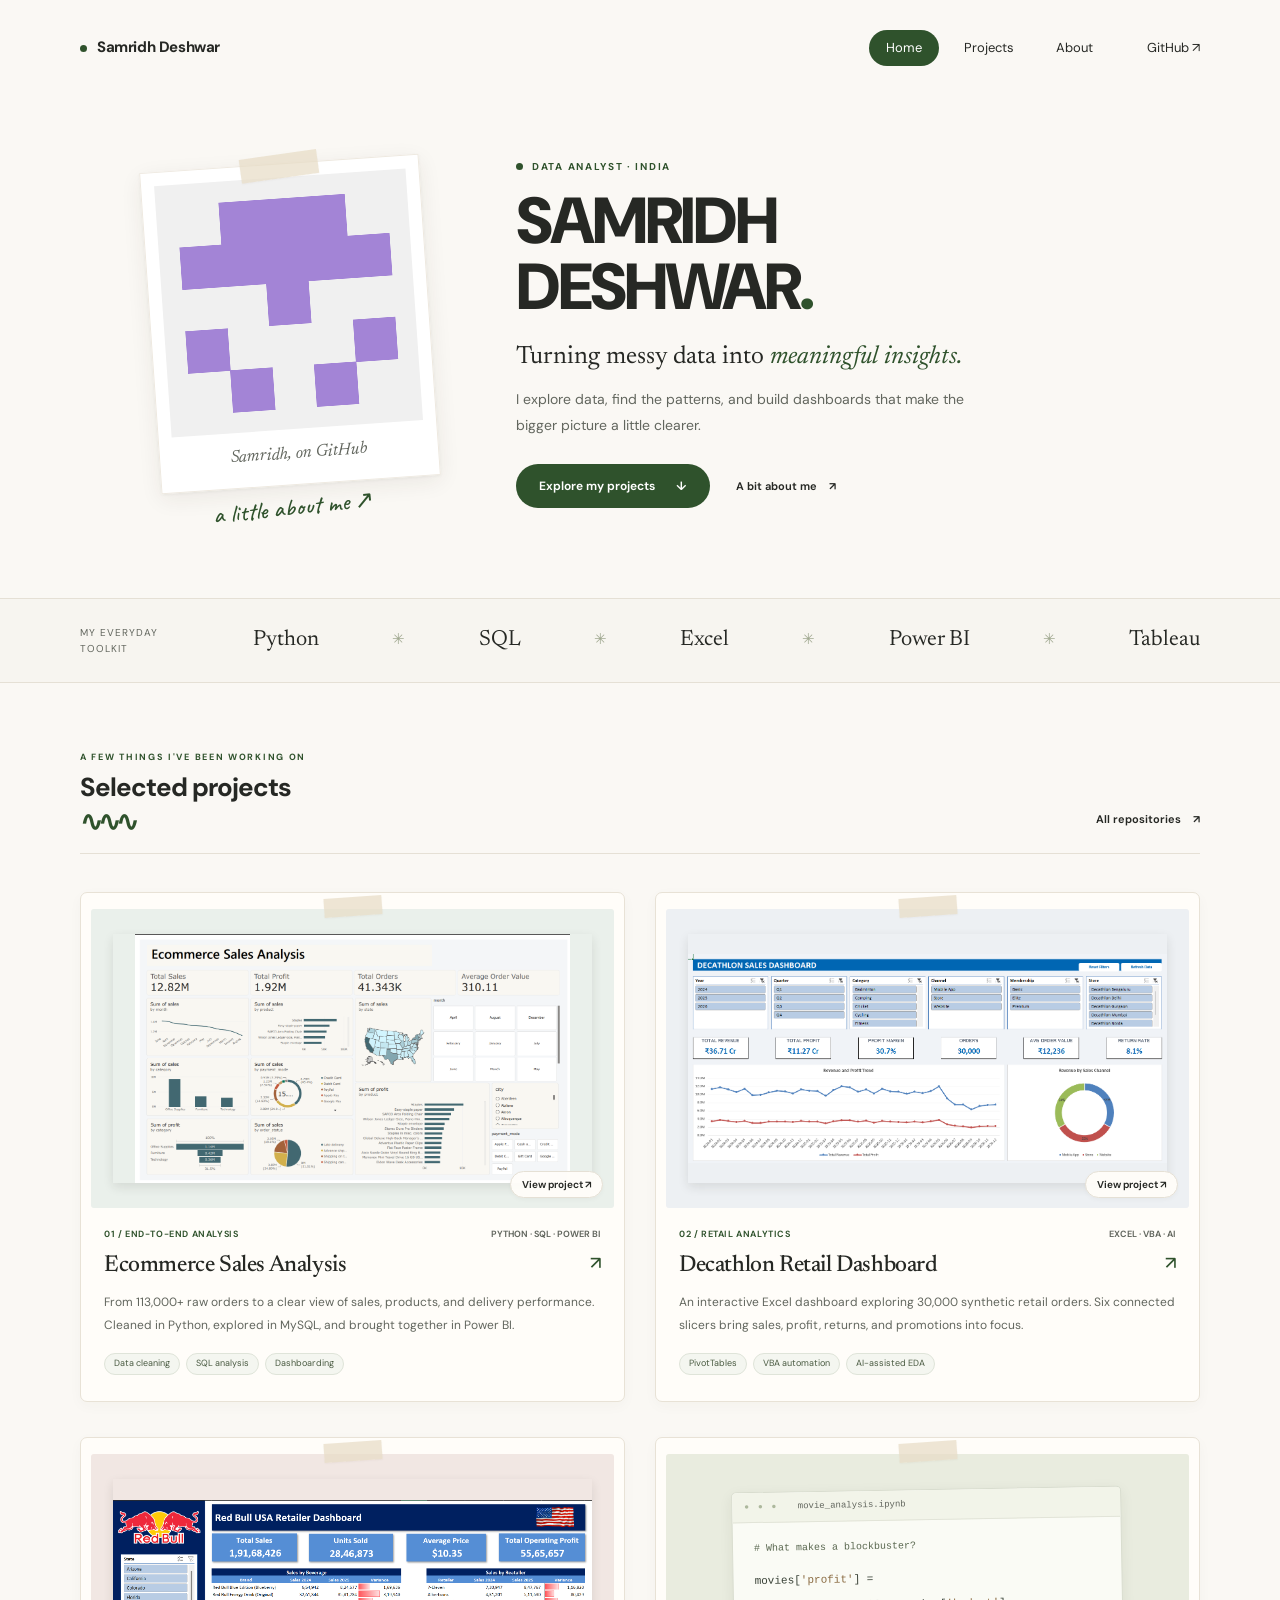
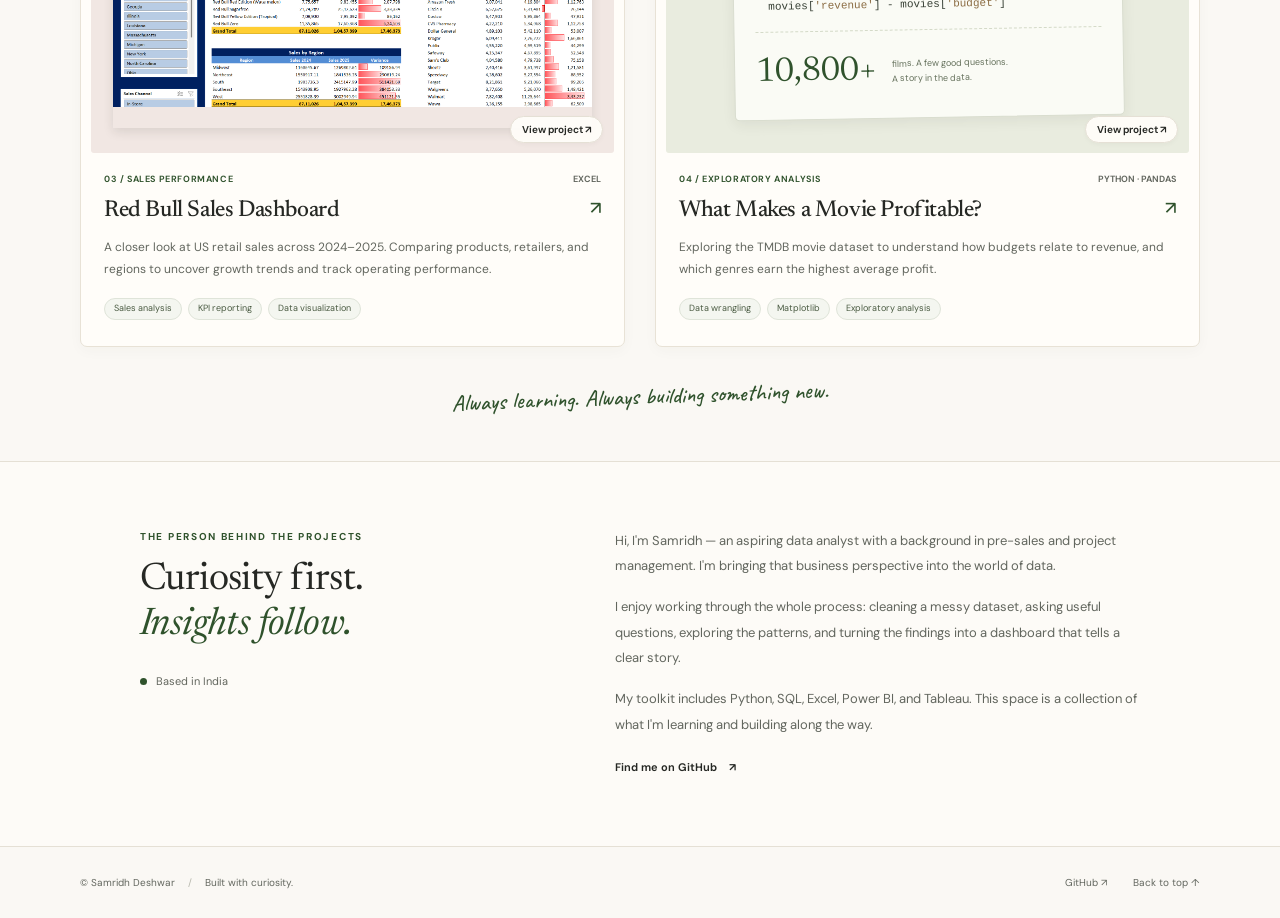
==== index.html @ 0d49d296 "initial version" ====
<!doctype html>
<html lang="en">
<head>
  <meta charset="utf-8">
  <meta name="viewport" content="width=device-width, initial-scale=1">
  <meta name="theme-color" content="#2f522c">
  <meta name="description" content="Samridh Deshwar's data analytics portfolio. Explore projects in Python, SQL, Excel, and Power BI, from raw data to business insights.">
  <title>Samridh Deshwar — Data Analyst</title>
  <link rel="icon" href="assets/favicon.svg" type="image/svg+xml">
  <link rel="stylesheet" href="styles.css">
</head>
<body id="home">
  <a class="skip-link" href="#main">Skip to content</a>
  <header class="site-header wrap">
    <a class="brand" href="#home"><span class="dot" aria-hidden="true"></span>Samridh Deshwar</a>
    <nav aria-label="Main navigation">
      <a href="#home">Home</a><a href="#projects">Projects</a><a href="#about">About</a>
      <a class="nav-github" href="https://github.com/samridhdeshwar01-hue">GitHub ↗</a>
    </nav>
  </header>
  <main id="main">
    <section class="hero wrap" aria-labelledby="intro-heading">
      <div class="portrait-block">
        <figure class="polaroid">
          <span class="tape" aria-hidden="true"></span>
          <img src="assets/profile.jpg" alt="Samridh's GitHub avatar" width="420" height="420">
          <figcaption>Samridh, on GitHub</figcaption>
        </figure>
        <span class="handwritten portrait-note" aria-hidden="true">a little about me ↗</span>
      </div>
      <div class="hero-copy">
        <p class="eyebrow"><span class="dot" aria-hidden="true"></span>Data analyst · India</p>
        <h1 id="intro-heading">SAMRIDH<br>DESHWAR<span class="green">.</span></h1>
        <p class="intro">Turning messy data into <em>meaningful insights.</em></p>
        <p class="hero-description">I explore data, find the patterns, and build dashboards that make the bigger picture a little clearer.</p>
        <div class="hero-actions">
          <a class="button" href="#projects">Explore my projects <span aria-hidden="true">↓</span></a>
          <a class="text-link" href="#about">A bit about me <span aria-hidden="true">↗</span></a>
        </div>
      </div>
    </section>
    <div class="tool-strip" aria-label="Tools I work with">
      <div class="wrap tool-list"><span class="tool-label">My everyday toolkit</span><span>Python</span><span class="separator" aria-hidden="true">✳</span><span>SQL</span><span class="separator" aria-hidden="true">✳</span><span>Excel</span><span class="separator" aria-hidden="true">✳</span><span>Power BI</span><span class="separator" aria-hidden="true">✳</span><span>Tableau</span></div>
    </div>
    <section class="projects wrap" id="projects" aria-labelledby="projects-heading">
      <div class="section-heading">
        <div><p class="eyebrow">A few things I've been working on</p><h2 id="projects-heading">Selected projects<span class="squiggle" aria-hidden="true">∿∿∿</span></h2></div>
        <a class="text-link" href="https://github.com/samridhdeshwar01-hue?tab=repositories">All repositories <span aria-hidden="true">↗</span></a>
      </div>
      <div class="project-grid">
        <article class="project-card">
          <a class="project-preview preview-ecommerce" href="https://github.com/samridhdeshwar01-hue/Ecommerce-Sales-Analysis-Python_SQL_PowerBI" aria-label="Explore Ecommerce Sales Analysis on GitHub">
            <span class="tape" aria-hidden="true"></span>
            <img src="assets/ecommerce.png" alt="Power BI ecommerce dashboard showing sales, profit, orders, and category performance" width="1322" height="757" loading="lazy">
            <span class="preview-link" aria-hidden="true">View project ↗</span>
          </a>
          <div class="project-info">
            <div class="project-meta"><span>01 / End-to-end analysis</span><span>Python · SQL · Power BI</span></div>
            <h3><a href="https://github.com/samridhdeshwar01-hue/Ecommerce-Sales-Analysis-Python_SQL_PowerBI">Ecommerce Sales Analysis <span aria-hidden="true">↗</span></a></h3>
            <p>From 113,000+ raw orders to a clear view of sales, products, and delivery performance. Cleaned in Python, explored in MySQL, and brought together in Power BI.</p>
            <div class="tags" aria-label="Project skills"><span>Data cleaning</span><span>SQL analysis</span><span>Dashboarding</span></div>
          </div>
        </article>
        <article class="project-card">
          <a class="project-preview preview-decathlon" href="https://github.com/samridhdeshwar01-hue/Decathlon-Project-Excel-with-AI-" aria-label="Explore Decathlon Retail Dashboard on GitHub">
            <span class="tape" aria-hidden="true"></span>
            <img src="assets/decathlon.png" alt="Excel dashboard for the Decathlon retail analysis project" loading="lazy">
            <span class="preview-link" aria-hidden="true">View project ↗</span>
          </a>
          <div class="project-info">
            <div class="project-meta"><span>02 / Retail analytics</span><span>Excel · VBA · AI</span></div>
            <h3><a href="https://github.com/samridhdeshwar01-hue/Decathlon-Project-Excel-with-AI-">Decathlon Retail Dashboard <span aria-hidden="true">↗</span></a></h3>
            <p>An interactive Excel dashboard exploring 30,000 synthetic retail orders. Six connected slicers bring sales, profit, returns, and promotions into focus.</p>
            <div class="tags" aria-label="Project skills"><span>PivotTables</span><span>VBA automation</span><span>AI-assisted EDA</span></div>
          </div>
        </article>
        <article class="project-card">
          <a class="project-preview preview-redbull" href="https://github.com/samridhdeshwar01-hue/Red-Bull-Sales-Project-Excel" aria-label="Explore Red Bull Sales Dashboard on GitHub">
            <span class="tape" aria-hidden="true"></span>
            <img src="assets/redbull.png" alt="Excel dashboard comparing Red Bull sales across retailers, regions, and products" loading="lazy">
            <span class="preview-link" aria-hidden="true">View project ↗</span>
          </a>
          <div class="project-info">
            <div class="project-meta"><span>03 / Sales performance</span><span>Excel</span></div>
            <h3><a href="https://github.com/samridhdeshwar01-hue/Red-Bull-Sales-Project-Excel">Red Bull Sales Dashboard <span aria-hidden="true">↗</span></a></h3>
            <p>A closer look at US retail sales across 2024–2025. Comparing products, retailers, and regions to uncover growth trends and track operating performance.</p>
            <div class="tags" aria-label="Project skills"><span>Sales analysis</span><span>KPI reporting</span><span>Data visualization</span></div>
          </div>
        </article>
        <article class="project-card">
          <a class="project-preview preview-movies" href="https://github.com/samridhdeshwar01-hue/tmdb_movies_dataset_python_analysis" aria-label="Explore TMDB Movie Analysis on GitHub">
            <span class="tape" aria-hidden="true"></span>
            <div class="notebook"><div class="notebook-top"><span class="notebook-dots" aria-hidden="true">● ● ●</span> movie_analysis.ipynb</div><div class="notebook-body"><span class="code-comment"># What makes a blockbuster?</span><code>movies[<span>'profit'</span>] =<br> &nbsp; movies[<span>'revenue'</span>] - movies[<span>'budget'</span>]</code><div class="notebook-result"><span class="result-number">10,800+</span><span>films. A few good questions.<br>A story in the data.</span></div></div></div>
            <span class="preview-link" aria-hidden="true">View project ↗</span>
          </a>
          <div class="project-info">
            <div class="project-meta"><span>04 / Exploratory analysis</span><span>Python · Pandas</span></div>
            <h3><a href="https://github.com/samridhdeshwar01-hue/tmdb_movies_dataset_python_analysis">What Makes a Movie Profitable? <span aria-hidden="true">↗</span></a></h3>
            <p>Exploring the TMDB movie dataset to understand how budgets relate to revenue, and which genres earn the highest average profit.</p>
            <div class="tags" aria-label="Project skills"><span>Data wrangling</span><span>Matplotlib</span><span>Exploratory analysis</span></div>
          </div>
        </article>
      </div>
      <p class="projects-note handwritten">Always learning. Always building something new.</p>
    </section>
    <section class="about-section" id="about" aria-labelledby="about-heading">
      <div class="wrap about-grid">
        <div><p class="eyebrow">The person behind the projects</p><h2 id="about-heading">Curiosity first.<br><em>Insights follow.</em></h2><p class="location"><span class="dot" aria-hidden="true"></span>Based in India</p></div>
        <div class="about-copy"><p>Hi, I'm Samridh — an aspiring data analyst with a background in pre-sales and project management. I'm bringing that business perspective into the world of data.</p><p>I enjoy working through the whole process: cleaning a messy dataset, asking useful questions, exploring the patterns, and turning the findings into a dashboard that tells a clear story.</p><p>My toolkit includes Python, SQL, Excel, Power BI, and Tableau. This space is a collection of what I'm learning and building along the way.</p><a class="text-link" href="https://github.com/samridhdeshwar01-hue">Find me on GitHub <span aria-hidden="true">↗</span></a></div>
      </div>
    </section>
  </main>
  <footer class="site-footer wrap"><p>© Samridh Deshwar <span class="footer-divider">/</span> Built with curiosity.</p><div><a href="https://github.com/samridhdeshwar01-hue">GitHub ↗</a><a href="#home">Back to top ↑</a></div></footer>
</body>
</html>
---- styles.css ----
@import url('https://fonts.googleapis.com/css2?family=Caveat:wght@500;600&family=DM+Sans:wght@400;500;600;650;700;750;800;900&family=Newsreader:ital,opsz,wght@0,6..72,400;0,6..72,500;1,6..72,400&display=swap');

:root {
  --paper: #faf8f4;
  --ink: #262824;
  --muted: #62665e;
  --green: #2f522c;
  --line: #e5e0d5;
  --sans: 'DM Sans', sans-serif;
  --serif: 'Newsreader', Georgia, serif;
}
* { box-sizing: border-box; }
html { scroll-behavior: smooth; scroll-padding-top: 30px; }
body {
  margin: 0;
  color: var(--ink);
  background-color: var(--paper);
  background-image: radial-gradient(#dcd6c9 .65px, transparent .65px);
  background-size: 24px 24px;
  font: 15px/1.7 var(--sans);
}
a { color: inherit; text-decoration: none; -webkit-tap-highlight-color: transparent; }
a:focus-visible { outline: 3px solid var(--green); outline-offset: 6px; }
::selection { color: var(--green); background: #dce7d7; }
.wrap { width: min(1120px, calc(100% - 96px)); margin-inline: auto; }
.dot { display: inline-block; width: 7px; height: 7px; flex-shrink: 0; background: var(--green); border-radius: 50%; }
.site-header { display: flex; align-items: center; justify-content: space-between; padding-block: 30px; gap: 24px; }
.brand { display: flex; align-items: center; gap: 10px; font-size: 15px; font-weight: 750; letter-spacing: -.4px; }
nav { display: flex; align-items: center; gap: 8px; font-size: 13px; }
nav a { padding: 7px 17px; border-radius: 30px; transition: background .2s, color .2s; }
nav a:first-child { background: var(--green); color: white; }
nav a:hover { background: #e9eddf; color: var(--green); }
nav .nav-github { padding-right: 0; margin-left: 12px; }
.hero { display: grid; grid-template-columns: 280px 1fr; gap: 86px; align-items: center; padding-block: 55px 83px; max-width: 980px; }
.portrait-block { position: relative; padding: 12px 0 30px; }
.polaroid { position: relative; background: white; padding: 13px 13px 0; box-shadow: 0 6px 22px #30271c13, 0 1px 3px #30271c0d; border: 1px solid #eee9e0; transform: rotate(-4deg); margin: 0; transition: transform .25s; }
.polaroid:hover { transform: rotate(-1deg); }
.polaroid img { display: block; width: 100%; height: auto; aspect-ratio: 1; object-fit: cover; background: #eeedf0; }
.polaroid figcaption { text-align: center; font-family: var(--serif); font-style: italic; font-size: 17px; padding-block: 12px 14px; color: var(--muted); }
.tape { position: absolute; z-index: 1; left: 50%; top: -10px; width: 78px; height: 24px; background: #e8ddc6b8; transform: translateX(-50%) rotate(-4deg); box-shadow: 0 1px 2px #30271c08; }
.handwritten { font-family: 'Caveat', cursive; font-size: 24px; font-weight: 500; color: var(--green); }
.portrait-note { display: block; position: absolute; bottom: -13px; left: 63px; transform: rotate(-6deg); white-space: nowrap; }
.eyebrow { text-transform: uppercase; letter-spacing: 1.7px; font-size: 10px; font-weight: 700; color: var(--green); margin: 0 0 13px; }
.hero .eyebrow { display: flex; gap: 9px; align-items: center; }
h1 { font-size: clamp(42px, 5.1vw, 65px); line-height: 1.02; letter-spacing: -3px; font-weight: 900; margin: 0 0 20px; }
.green { color: var(--green); }
.intro { font-family: var(--serif); font-size: 25px; line-height: 1.35; margin: 0 0 13px; }
.intro em { color: var(--green); }
.hero-description { max-width: 465px; color: var(--muted); font-size: 14px; margin: 0; line-height: 1.8; }
.hero-actions { display: flex; gap: 26px; align-items: center; margin-top: 26px; }
.button { display: inline-flex; align-items: center; gap: 21px; padding: 12px 23px; border-radius: 30px; background: var(--green); color: white; font-weight: 650; font-size: 12px; transition: background .2s, transform .2s; }
.button:hover { background: #203e1e; transform: translateY(-2px); }
.text-link { font-weight: 650; font-size: 11px; display: inline-flex; align-items: center; gap: 12px; }
.text-link:hover { color: var(--green); text-decoration: underline; text-underline-offset: 5px; }
.tool-strip { border-block: 1px solid var(--line); background: #f0ede550; }
.tool-list { display: flex; align-items: center; justify-content: space-between; gap: 20px; padding-block: 23px; font-family: var(--serif); font-size: 22px; }
.tool-list .tool-label { font-family: var(--sans); font-size: 10px; letter-spacing: 1px; text-transform: uppercase; color: var(--muted); max-width: 100px; line-height: 1.6; }
.separator { font-size: 15px; color: #9fa78f; }
.projects { padding-block: 67px 45px; }
.section-heading { display: flex; align-items: center; justify-content: space-between; border-bottom: 1px solid var(--line); padding-bottom: 24px; margin-bottom: 38px; gap: 24px; }
.section-heading .eyebrow { font-size: 9px; margin-bottom: 5px; }
h2 { font-size: 26px; line-height: 1.3; letter-spacing: -1px; margin: 0; font-weight: 750; }
.squiggle { display: block; font-size: 27px; line-height: .5; letter-spacing: -5px; color: var(--green); margin-top: 11px; }
.section-heading > .text-link { align-self: flex-end; }
.project-grid { display: grid; grid-template-columns: 1fr 1fr; gap: 35px 30px; }
.project-card { min-width: 0; background: #fffdf9; border: 1px solid #e8e2d6; border-radius: 7px; box-shadow: 0 4px 14px #3a302308; padding: 10px; transition: box-shadow .25s, transform .25s; }
.project-card:hover { box-shadow: 0 8px 24px #3a302314; transform: translateY(-3px); }
.project-preview { position: relative; display: flex; align-items: center; justify-content: center; aspect-ratio: 1.75; padding: 25px 22px; background: #eaf0eb; border-radius: 3px; margin-top: 6px; }
.project-preview .tape { width: 58px; height: 19px; top: -12px; }
.project-preview img { display: block; width: 100%; height: 100%; object-fit: contain; box-shadow: 0 4px 10px #28251d1c; transition: transform .3s; }
.project-preview:hover img { transform: scale(1.025); }
.preview-decathlon { background: #edf0f3; }
.preview-redbull { background: #f1e7e3; }
.preview-movies { background: #e9ecdf; }
.preview-link { position: absolute; right: 11px; bottom: 10px; background: #fffdf9f2; border: 1px solid var(--line); border-radius: 20px; padding: 4px 11px; font-size: 10px; font-weight: 650; box-shadow: 0 2px 4px #00000008; }
.project-info { padding: 19px 13px 16px; }
.project-meta { display: flex; justify-content: space-between; gap: 10px; font-size: 9px; color: var(--green); letter-spacing: .6px; text-transform: uppercase; font-weight: 650; }
.project-meta span + span { color: var(--muted); letter-spacing: 0; text-align: right; }
h3 { font-family: var(--serif); font-weight: 500; font-size: 23px; line-height: 1.25; letter-spacing: -.4px; margin: 10px 0; }
h3 a { display: flex; align-items: flex-start; justify-content: space-between; gap: 12px; }
h3 a span { font-family: var(--sans); font-size: 18px; color: var(--green); }
h3 a:hover { color: var(--green); }
.project-info p { color: var(--muted); font-size: 12px; line-height: 1.9; margin: 0 0 17px; }
.tags { display: flex; flex-wrap: wrap; gap: 6px; }
.tags span { border: 1px solid #dfe4d9; background: #f4f6f0; color: #4a5b42; border-radius: 20px; font-size: 9px; padding: 2px 9px; }
.notebook { width: 100%; max-width: 390px; box-shadow: 0 4px 14px #30271c12; border: 1px solid #d9ddcf; background: #fafbf5; border-radius: 5px; overflow: hidden; transform: rotate(-1deg); }
.notebook-top { border-bottom: 1px solid #e2e4d8; padding: 7px 12px; font-family: monospace; font-size: 9px; color: var(--muted); background: #f2f4e9; }
.notebook-dots { color: #adb89d; margin-right: 14px; font-size: 8px; letter-spacing: 2px; }
.notebook-body { padding: 17px 21px; }
.code-comment { display: block; font-family: monospace; color: #59674f; font-size: 10px; margin-bottom: 10px; }
.notebook code { font-size: 11px; line-height: 1.8; color: #384136; }
.notebook code span { color: #8b6c43; }
.notebook-result { display: flex; gap: 15px; align-items: center; border-top: 1px dashed #d4dac8; margin-top: 14px; padding-top: 12px; color: #66725d; font-size: 9px; line-height: 1.7; }
.result-number { font-family: var(--serif); font-size: 34px; color: var(--green); white-space: nowrap; }
.projects-note { text-align: center; margin: 30px 0 0; font-size: 23px; transform: rotate(-2deg); }
.about-section { background: #fffefa9c; border-block: 1px solid var(--line); padding-block: 66px; }
.about-grid { display: grid; grid-template-columns: 1fr 1.4fr; gap: 100px; max-width: 1000px; }
.about-grid h2 { font-family: var(--serif); font-weight: 400; letter-spacing: -.6px; font-size: 38px; line-height: 1.2; }
.about-grid h2 em { color: var(--green); }
.location { display: flex; align-items: center; gap: 9px; font-size: 11px; color: var(--muted); margin-top: 23px; }
.about-copy p { font-size: 13px; line-height: 1.95; color: var(--muted); margin: 0 0 16px; }
.about-copy .text-link { margin-top: 5px; }
.site-footer { display: flex; justify-content: space-between; gap: 20px; padding-block: 27px; color: var(--muted); font-size: 10px; }
.site-footer p { margin: 0; }
.footer-divider { padding-inline: 10px; color: #b6b7ac; }
.site-footer > div { display: flex; gap: 26px; }
.site-footer a:hover { color: var(--green); }
.skip-link { position: absolute; top: -70px; left: 15px; z-index: 10; background: var(--green); color: white; padding: 10px 18px; }
.skip-link:focus { top: 10px; }

@media (min-width: 1400px) {
  .hero { padding-block: 75px 100px; }
}
@media (max-width: 900px) {
  .wrap { width: calc(100% - 56px); }
  .hero { grid-template-columns: 220px 1fr; gap: 45px; padding-block: 45px 70px; }
  h1 { font-size: 49px; }
  .intro { font-size: 22px; }
  .hero-actions { gap: 16px; }
  .button { padding: 11px 17px; gap: 12px; }
  .tool-list { gap: 14px; font-size: 20px; }
  .tool-list .tool-label { font-size: 9px; }
  .project-preview { padding: 20px 14px; }
  .project-meta { font-size: 8px; letter-spacing: .2px; }
  .project-info { padding-inline: 7px; }
  h3 { font-size: 21px; }
  .about-grid { gap: 50px; }
  .notebook-body { padding: 12px; }
  .notebook code { font-size: 9px; }
  .result-number { font-size: 27px; }
  .notebook-result { gap: 10px; }
  .notebook-top { font-size: 8px; }
}
@media (max-width: 620px) {
  .wrap { width: calc(100% - 36px); }
  .site-header { padding-block: 23px; gap: 10px; flex-wrap: wrap; }
  .brand { font-size: 14px; }
  nav { gap: 0; font-size: 11px; }
  nav a { padding: 5px 10px; }
  nav .nav-github { display: none; }
  .hero { grid-template-columns: 1fr; gap: 36px; padding-block: 24px 45px; text-align: center; }
  .portrait-block { width: 185px; margin-inline: auto; padding-bottom: 20px; }
  .polaroid { padding: 9px 9px 0; }
  .polaroid figcaption { font-size: 14px; padding-block: 8px; }
  .portrait-note { left: 15px; bottom: -13px; font-size: 21px; }
  .hero .eyebrow { justify-content: center; }
  h1 { font-size: 50px; letter-spacing: -2.3px; margin-bottom: 17px; }
  .intro { font-size: 24px; max-width: 320px; margin-inline: auto; }
  .hero-description { font-size: 13px; max-width: 330px; margin-inline: auto; }
  .hero-actions { justify-content: center; gap: 20px; margin-top: 22px; }
  .tool-list { justify-content: center; flex-wrap: wrap; gap: 10px 15px; padding-block: 18px; font-size: 18px; }
  .tool-list .tool-label { width: 100%; max-width: none; text-align: center; font-size: 8px; letter-spacing: 1.5px; }
  .separator { font-size: 11px; }
  .projects { padding-block: 43px 30px; }
  .section-heading { gap: 16px; margin-bottom: 29px; padding-bottom: 23px; }
  .section-heading .eyebrow { font-size: 8px; letter-spacing: 1px; }
  h2 { font-size: 23px; }
  .section-heading > .text-link { font-size: 9px; gap: 5px; white-space: nowrap; }
  .project-grid { grid-template-columns: 1fr; gap: 26px; }
  .project-preview { padding: 23px 18px; }
  .project-meta { font-size: 8px; }
  .project-info { padding: 18px 9px 12px; }
  h3 { font-size: 24px; }
  .project-info p { font-size: 12px; }
  .notebook-body { padding: 17px; }
  .notebook code { font-size: 10px; }
  .notebook-result { gap: 14px; }
  .result-number { font-size: 32px; }
  .projects-note { font-size: 21px; }
  .about-section { padding-block: 42px; }
  .about-grid { grid-template-columns: 1fr; gap: 23px; }
  .about-grid h2 { font-size: 36px; }
  .location { margin-top: 16px; }
  .about-copy p { font-size: 13px; }
  .site-footer { flex-direction: column; align-items: center; gap: 13px; padding-block: 24px; }
  .site-footer > div { gap: 30px; }
}
@media (prefers-reduced-motion: reduce) {
  html { scroll-behavior: auto; }
  *, *::before, *::after { transition: none !important; }
}
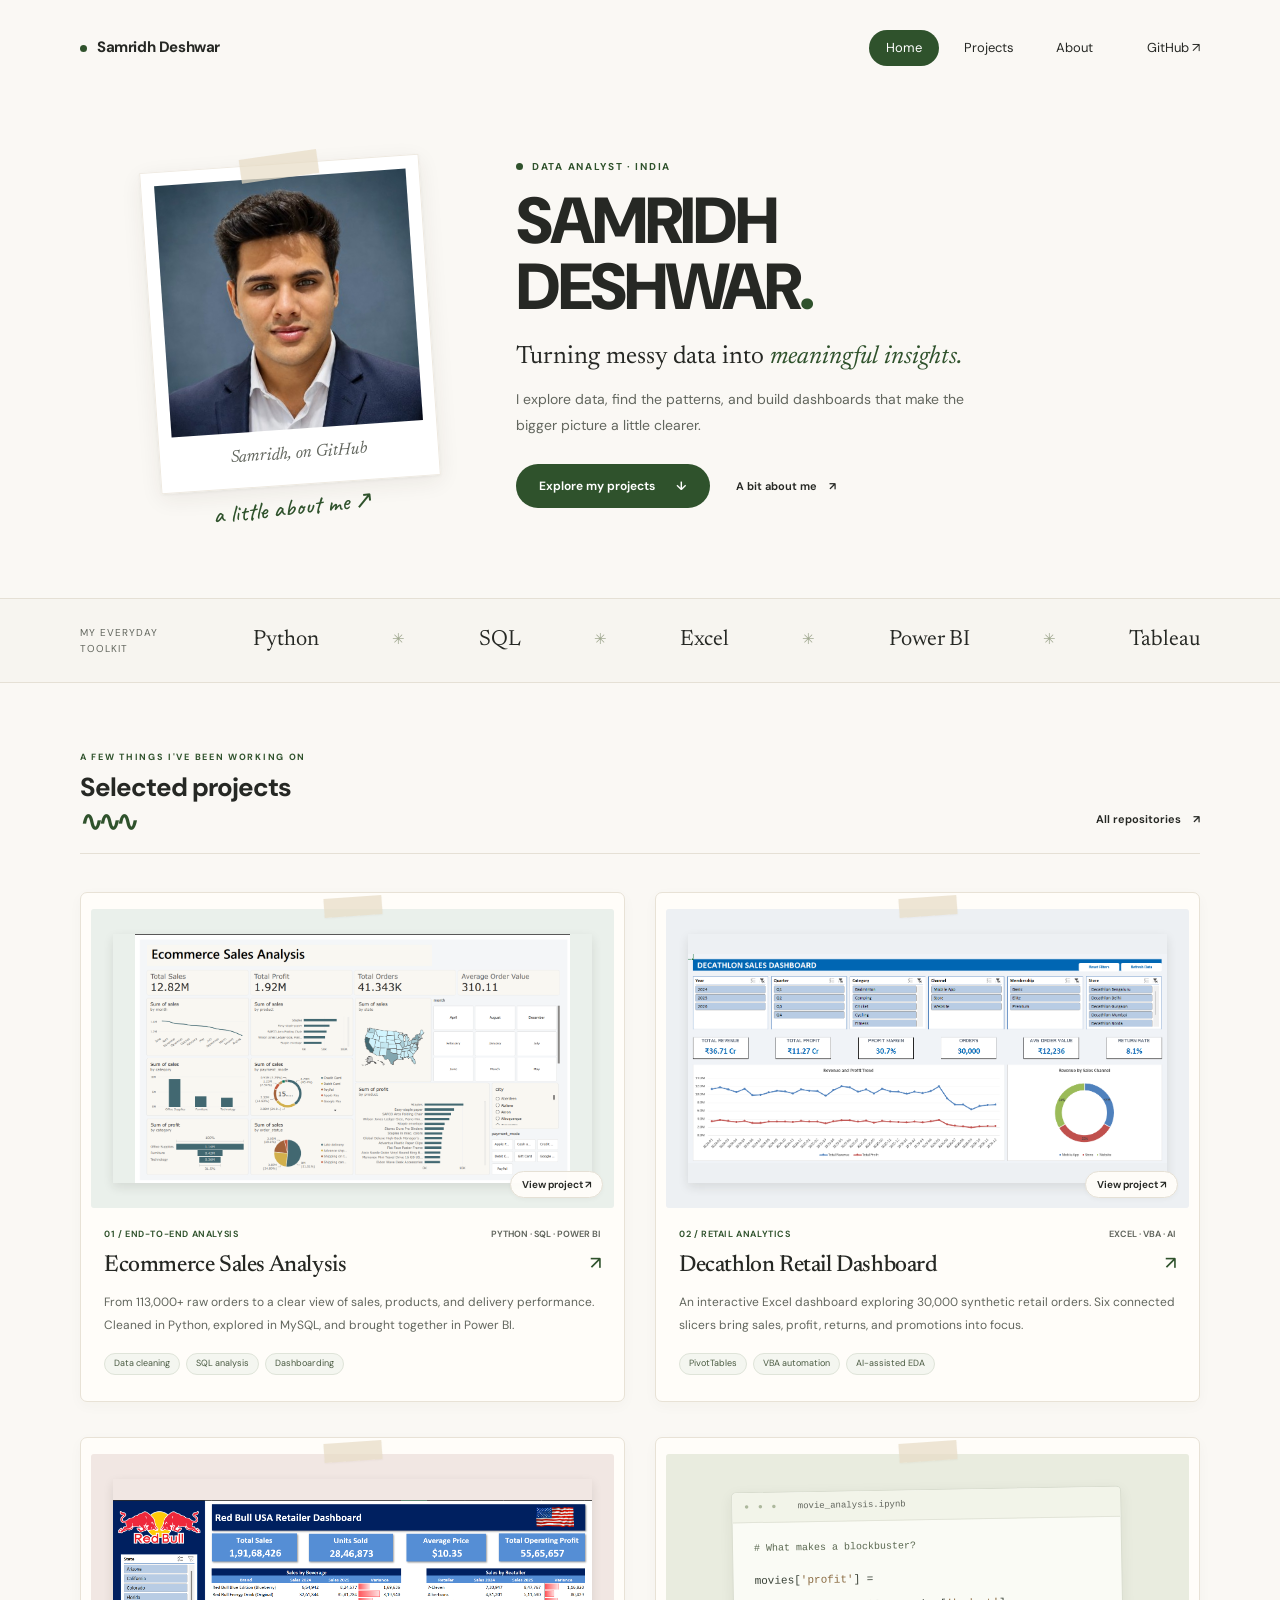
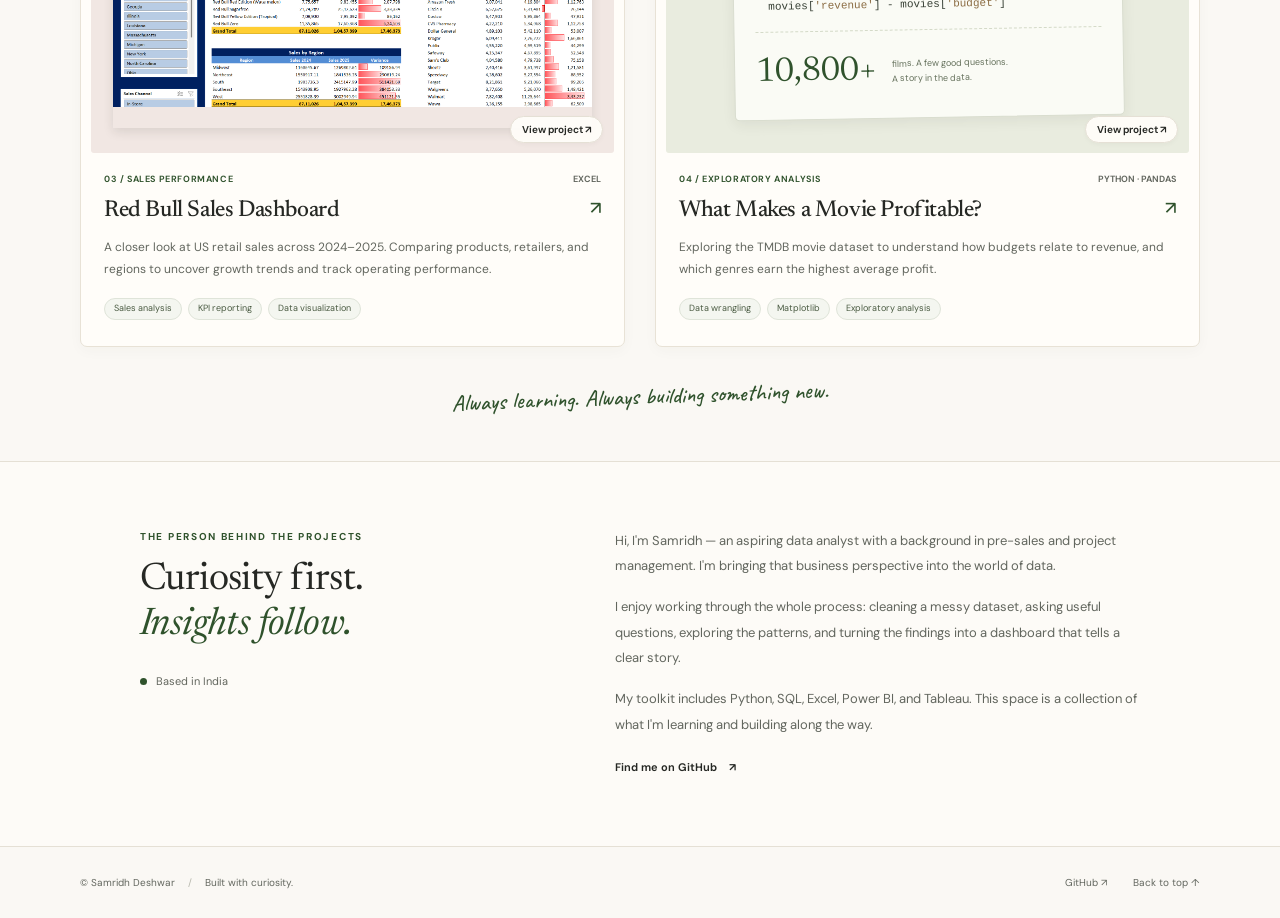
==== commit 38b3dc67: "add project detail pages" ====
--- a/index.html
+++ b/index.html
@@ -1,14 +1,17 @@
 <!doctype html>
 <html lang="en">
+
 <head>
   <meta charset="utf-8">
   <meta name="viewport" content="width=device-width, initial-scale=1">
   <meta name="theme-color" content="#2f522c">
-  <meta name="description" content="Samridh Deshwar's data analytics portfolio. Explore projects in Python, SQL, Excel, and Power BI, from raw data to business insights.">
+  <meta name="description"
+    content="Samridh Deshwar's data analytics portfolio. Explore projects in Python, SQL, Excel, and Power BI, from raw data to business insights.">
   <title>Samridh Deshwar — Data Analyst</title>
   <link rel="icon" href="assets/favicon.svg" type="image/svg+xml">
   <link rel="stylesheet" href="styles.css">
 </head>
+
 <body id="home">
   <a class="skip-link" href="#main">Skip to content</a>
   <header class="site-header wrap">
@@ -23,7 +26,7 @@
       <div class="portrait-block">
         <figure class="polaroid">
           <span class="tape" aria-hidden="true"></span>
-          <img src="assets/profile.jpg" alt="Samridh's GitHub avatar" width="420" height="420">
+          <img src="assets/profile.jpeg" alt="Samridh's GitHub avatar" width="420" height="420">
           <figcaption>Samridh, on GitHub</figcaption>
         </figure>
         <span class="handwritten portrait-note" aria-hidden="true">a little about me ↗</span>
@@ -32,7 +35,8 @@
         <p class="eyebrow"><span class="dot" aria-hidden="true"></span>Data analyst · India</p>
         <h1 id="intro-heading">SAMRIDH<br>DESHWAR<span class="green">.</span></h1>
         <p class="intro">Turning messy data into <em>meaningful insights.</em></p>
-        <p class="hero-description">I explore data, find the patterns, and build dashboards that make the bigger picture a little clearer.</p>
+        <p class="hero-description">I explore data, find the patterns, and build dashboards that make the bigger picture
+          a little clearer.</p>
         <div class="hero-actions">
           <a class="button" href="#projects">Explore my projects <span aria-hidden="true">↓</span></a>
           <a class="text-link" href="#about">A bit about me <span aria-hidden="true">↗</span></a>
@@ -40,76 +44,131 @@
       </div>
     </section>
     <div class="tool-strip" aria-label="Tools I work with">
-      <div class="wrap tool-list"><span class="tool-label">My everyday toolkit</span><span>Python</span><span class="separator" aria-hidden="true">✳</span><span>SQL</span><span class="separator" aria-hidden="true">✳</span><span>Excel</span><span class="separator" aria-hidden="true">✳</span><span>Power BI</span><span class="separator" aria-hidden="true">✳</span><span>Tableau</span></div>
+      <div class="wrap tool-list"><span class="tool-label">My everyday toolkit</span><span>Python</span><span
+          class="separator" aria-hidden="true">✳</span><span>SQL</span><span class="separator"
+          aria-hidden="true">✳</span><span>Excel</span><span class="separator" aria-hidden="true">✳</span><span>Power
+          BI</span><span class="separator" aria-hidden="true">✳</span><span>Tableau</span></div>
     </div>
     <section class="projects wrap" id="projects" aria-labelledby="projects-heading">
       <div class="section-heading">
-        <div><p class="eyebrow">A few things I've been working on</p><h2 id="projects-heading">Selected projects<span class="squiggle" aria-hidden="true">∿∿∿</span></h2></div>
-        <a class="text-link" href="https://github.com/samridhdeshwar01-hue?tab=repositories">All repositories <span aria-hidden="true">↗</span></a>
+        <div>
+          <p class="eyebrow">A few things I've been working on</p>
+          <h2 id="projects-heading">Selected projects<span class="squiggle" aria-hidden="true">∿∿∿</span></h2>
+        </div>
+        <a class="text-link" href="https://github.com/samridhdeshwar01-hue?tab=repositories">All repositories <span
+            aria-hidden="true">↗</span></a>
       </div>
       <div class="project-grid">
         <article class="project-card">
-          <a class="project-preview preview-ecommerce" href="https://github.com/samridhdeshwar01-hue/Ecommerce-Sales-Analysis-Python_SQL_PowerBI" aria-label="Explore Ecommerce Sales Analysis on GitHub">
-            <span class="tape" aria-hidden="true"></span>
-            <img src="assets/ecommerce.png" alt="Power BI ecommerce dashboard showing sales, profit, orders, and category performance" width="1322" height="757" loading="lazy">
-            <span class="preview-link" aria-hidden="true">View project ↗</span>
+          <a class="project-card-link" href="projects/ecommerce-sales-analysis/"
+            aria-label="Read about Ecommerce Sales Analysis">
+            <div class="project-preview preview-ecommerce">
+              <span class="tape" aria-hidden="true"></span>
+              <img src="assets/ecommerce.png"
+                alt="Power BI ecommerce dashboard showing sales, profit, orders, and category performance" width="1322"
+                height="757" loading="lazy">
+              <span class="preview-link" aria-hidden="true">View project ↗</span>
+            </div>
+            <div class="project-info">
+              <div class="project-meta"><span>01 / End-to-end analysis</span><span>Python · SQL · Power BI</span></div>
+              <h3 class="project-title">Ecommerce Sales Analysis <span aria-hidden="true">↗</span></h3>
+              <p>From 113,000+ raw orders to a clear view of sales, products, and delivery performance. Cleaned in
+                Python, explored in MySQL, and brought together in Power BI.</p>
+              <div class="tags" aria-label="Project skills"><span>Data cleaning</span><span>SQL
+                  analysis</span><span>Dashboarding</span></div>
+            </div>
           </a>
-          <div class="project-info">
-            <div class="project-meta"><span>01 / End-to-end analysis</span><span>Python · SQL · Power BI</span></div>
-            <h3><a href="https://github.com/samridhdeshwar01-hue/Ecommerce-Sales-Analysis-Python_SQL_PowerBI">Ecommerce Sales Analysis <span aria-hidden="true">↗</span></a></h3>
-            <p>From 113,000+ raw orders to a clear view of sales, products, and delivery performance. Cleaned in Python, explored in MySQL, and brought together in Power BI.</p>
-            <div class="tags" aria-label="Project skills"><span>Data cleaning</span><span>SQL analysis</span><span>Dashboarding</span></div>
-          </div>
         </article>
         <article class="project-card">
-          <a class="project-preview preview-decathlon" href="https://github.com/samridhdeshwar01-hue/Decathlon-Project-Excel-with-AI-" aria-label="Explore Decathlon Retail Dashboard on GitHub">
-            <span class="tape" aria-hidden="true"></span>
-            <img src="assets/decathlon.png" alt="Excel dashboard for the Decathlon retail analysis project" loading="lazy">
-            <span class="preview-link" aria-hidden="true">View project ↗</span>
+          <a class="project-card-link" href="projects/decathlon-retail-dashboard/"
+            aria-label="Read about Decathlon Retail Dashboard">
+            <div class="project-preview preview-decathlon">
+              <span class="tape" aria-hidden="true"></span>
+              <img src="assets/decathlon.png" alt="Excel dashboard for the Decathlon retail analysis project"
+                loading="lazy">
+              <span class="preview-link" aria-hidden="true">View project ↗</span>
+            </div>
+            <div class="project-info">
+              <div class="project-meta"><span>02 / Retail analytics</span><span>Excel · VBA · AI</span></div>
+              <h3 class="project-title">Decathlon Retail Dashboard <span aria-hidden="true">↗</span></h3>
+              <p>An interactive Excel dashboard exploring 30,000 synthetic retail orders. Six connected slicers bring
+                sales, profit, returns, and promotions into focus.</p>
+              <div class="tags" aria-label="Project skills"><span>PivotTables</span><span>VBA
+                  automation</span><span>AI-assisted EDA</span></div>
+            </div>
           </a>
-          <div class="project-info">
-            <div class="project-meta"><span>02 / Retail analytics</span><span>Excel · VBA · AI</span></div>
-            <h3><a href="https://github.com/samridhdeshwar01-hue/Decathlon-Project-Excel-with-AI-">Decathlon Retail Dashboard <span aria-hidden="true">↗</span></a></h3>
-            <p>An interactive Excel dashboard exploring 30,000 synthetic retail orders. Six connected slicers bring sales, profit, returns, and promotions into focus.</p>
-            <div class="tags" aria-label="Project skills"><span>PivotTables</span><span>VBA automation</span><span>AI-assisted EDA</span></div>
-          </div>
         </article>
         <article class="project-card">
-          <a class="project-preview preview-redbull" href="https://github.com/samridhdeshwar01-hue/Red-Bull-Sales-Project-Excel" aria-label="Explore Red Bull Sales Dashboard on GitHub">
-            <span class="tape" aria-hidden="true"></span>
-            <img src="assets/redbull.png" alt="Excel dashboard comparing Red Bull sales across retailers, regions, and products" loading="lazy">
-            <span class="preview-link" aria-hidden="true">View project ↗</span>
+          <a class="project-card-link" href="projects/red-bull-sales-dashboard/"
+            aria-label="Read about Red Bull Sales Dashboard">
+            <div class="project-preview preview-redbull">
+              <span class="tape" aria-hidden="true"></span>
+              <img src="assets/redbull.png"
+                alt="Excel dashboard comparing Red Bull sales across retailers, regions, and products" loading="lazy">
+              <span class="preview-link" aria-hidden="true">View project ↗</span>
+            </div>
+            <div class="project-info">
+              <div class="project-meta"><span>03 / Sales performance</span><span>Excel</span></div>
+              <h3 class="project-title">Red Bull Sales Dashboard <span aria-hidden="true">↗</span></h3>
+              <p>A closer look at US retail sales across 2024–2025. Comparing products, retailers, and regions to
+                uncover growth trends and track operating performance.</p>
+              <div class="tags" aria-label="Project skills"><span>Sales analysis</span><span>KPI
+                  reporting</span><span>Data visualization</span></div>
+            </div>
           </a>
-          <div class="project-info">
-            <div class="project-meta"><span>03 / Sales performance</span><span>Excel</span></div>
-            <h3><a href="https://github.com/samridhdeshwar01-hue/Red-Bull-Sales-Project-Excel">Red Bull Sales Dashboard <span aria-hidden="true">↗</span></a></h3>
-            <p>A closer look at US retail sales across 2024–2025. Comparing products, retailers, and regions to uncover growth trends and track operating performance.</p>
-            <div class="tags" aria-label="Project skills"><span>Sales analysis</span><span>KPI reporting</span><span>Data visualization</span></div>
-          </div>
         </article>
         <article class="project-card">
-          <a class="project-preview preview-movies" href="https://github.com/samridhdeshwar01-hue/tmdb_movies_dataset_python_analysis" aria-label="Explore TMDB Movie Analysis on GitHub">
-            <span class="tape" aria-hidden="true"></span>
-            <div class="notebook"><div class="notebook-top"><span class="notebook-dots" aria-hidden="true">● ● ●</span> movie_analysis.ipynb</div><div class="notebook-body"><span class="code-comment"># What makes a blockbuster?</span><code>movies[<span>'profit'</span>] =<br> &nbsp; movies[<span>'revenue'</span>] - movies[<span>'budget'</span>]</code><div class="notebook-result"><span class="result-number">10,800+</span><span>films. A few good questions.<br>A story in the data.</span></div></div></div>
-            <span class="preview-link" aria-hidden="true">View project ↗</span>
+          <a class="project-card-link" href="projects/tmdb-movie-analysis/"
+            aria-label="Read about What Makes a Movie Profitable?">
+            <div class="project-preview preview-movies">
+              <span class="tape" aria-hidden="true"></span>
+              <div class="notebook">
+                <div class="notebook-top"><span class="notebook-dots" aria-hidden="true">● ● ●</span>
+                  movie_analysis.ipynb</div>
+                <div class="notebook-body"><span class="code-comment"># What makes a
+                    blockbuster?</span><code>movies[<span>'profit'</span>] =<br> &nbsp; movies[<span>'revenue'</span>] - movies[<span>'budget'</span>]</code>
+                  <div class="notebook-result"><span class="result-number">10,800+</span><span>films. A few good
+                      questions.<br>A story in the data.</span></div>
+                </div>
+              </div>
+              <span class="preview-link" aria-hidden="true">View project ↗</span>
+            </div>
+            <div class="project-info">
+              <div class="project-meta"><span>04 / Exploratory analysis</span><span>Python · Pandas</span></div>
+              <h3 class="project-title">What Makes a Movie Profitable? <span aria-hidden="true">↗</span></h3>
+              <p>Exploring the TMDB movie dataset to understand how budgets relate to revenue, and which genres earn the
+                highest average profit.</p>
+              <div class="tags" aria-label="Project skills"><span>Data
+                  wrangling</span><span>Matplotlib</span><span>Exploratory analysis</span></div>
+            </div>
           </a>
-          <div class="project-info">
-            <div class="project-meta"><span>04 / Exploratory analysis</span><span>Python · Pandas</span></div>
-            <h3><a href="https://github.com/samridhdeshwar01-hue/tmdb_movies_dataset_python_analysis">What Makes a Movie Profitable? <span aria-hidden="true">↗</span></a></h3>
-            <p>Exploring the TMDB movie dataset to understand how budgets relate to revenue, and which genres earn the highest average profit.</p>
-            <div class="tags" aria-label="Project skills"><span>Data wrangling</span><span>Matplotlib</span><span>Exploratory analysis</span></div>
-          </div>
         </article>
       </div>
       <p class="projects-note handwritten">Always learning. Always building something new.</p>
     </section>
     <section class="about-section" id="about" aria-labelledby="about-heading">
       <div class="wrap about-grid">
-        <div><p class="eyebrow">The person behind the projects</p><h2 id="about-heading">Curiosity first.<br><em>Insights follow.</em></h2><p class="location"><span class="dot" aria-hidden="true"></span>Based in India</p></div>
-        <div class="about-copy"><p>Hi, I'm Samridh — an aspiring data analyst with a background in pre-sales and project management. I'm bringing that business perspective into the world of data.</p><p>I enjoy working through the whole process: cleaning a messy dataset, asking useful questions, exploring the patterns, and turning the findings into a dashboard that tells a clear story.</p><p>My toolkit includes Python, SQL, Excel, Power BI, and Tableau. This space is a collection of what I'm learning and building along the way.</p><a class="text-link" href="https://github.com/samridhdeshwar01-hue">Find me on GitHub <span aria-hidden="true">↗</span></a></div>
+        <div>
+          <p class="eyebrow">The person behind the projects</p>
+          <h2 id="about-heading">Curiosity first.<br><em>Insights follow.</em></h2>
+          <p class="location"><span class="dot" aria-hidden="true"></span>Based in India</p>
+        </div>
+        <div class="about-copy">
+          <p>Hi, I'm Samridh — an aspiring data analyst with a background in pre-sales and project management. I'm
+            bringing that business perspective into the world of data.</p>
+          <p>I enjoy working through the whole process: cleaning a messy dataset, asking useful questions, exploring the
+            patterns, and turning the findings into a dashboard that tells a clear story.</p>
+          <p>My toolkit includes Python, SQL, Excel, Power BI, and Tableau. This space is a collection of what I'm
+            learning and building along the way.</p><a class="text-link"
+            href="https://github.com/samridhdeshwar01-hue">Find me on GitHub <span aria-hidden="true">↗</span></a>
+        </div>
       </div>
     </section>
   </main>
-  <footer class="site-footer wrap"><p>© Samridh Deshwar <span class="footer-divider">/</span> Built with curiosity.</p><div><a href="https://github.com/samridhdeshwar01-hue">GitHub ↗</a><a href="#home">Back to top ↑</a></div></footer>
+  <footer class="site-footer wrap">
+    <p>© Samridh Deshwar <span class="footer-divider">/</span> Built with curiosity.</p>
+    <div><a href="https://github.com/samridhdeshwar01-hue">GitHub ↗</a><a href="#home">Back to top ↑</a></div>
+  </footer>
 </body>
-</html>
+
+</html>
--- a/styles.css
+++ b/styles.css
@@ -26,11 +26,11 @@
 .dot { display: inline-block; width: 7px; height: 7px; flex-shrink: 0; background: var(--green); border-radius: 50%; }
 .site-header { display: flex; align-items: center; justify-content: space-between; padding-block: 30px; gap: 24px; }
 .brand { display: flex; align-items: center; gap: 10px; font-size: 15px; font-weight: 750; letter-spacing: -.4px; }
-nav { display: flex; align-items: center; gap: 8px; font-size: 13px; }
-nav a { padding: 7px 17px; border-radius: 30px; transition: background .2s, color .2s; }
-nav a:first-child { background: var(--green); color: white; }
-nav a:hover { background: #e9eddf; color: var(--green); }
-nav .nav-github { padding-right: 0; margin-left: 12px; }
+.site-header nav { display: flex; align-items: center; gap: 8px; font-size: 13px; }
+.site-header nav a { padding: 7px 17px; border-radius: 30px; transition: background .2s, color .2s; }
+.site-header nav a:first-child { background: var(--green); color: white; }
+.site-header nav a:hover { background: #e9eddf; color: var(--green); }
+.site-header nav .nav-github { padding-right: 0; margin-left: 12px; }
 .hero { display: grid; grid-template-columns: 280px 1fr; gap: 86px; align-items: center; padding-block: 55px 83px; max-width: 980px; }
 .portrait-block { position: relative; padding: 12px 0 30px; }
 .polaroid { position: relative; background: white; padding: 13px 13px 0; box-shadow: 0 6px 22px #30271c13, 0 1px 3px #30271c0d; border: 1px solid #eee9e0; transform: rotate(-4deg); margin: 0; transition: transform .25s; }
@@ -63,7 +63,7 @@
 .squiggle { display: block; font-size: 27px; line-height: .5; letter-spacing: -5px; color: var(--green); margin-top: 11px; }
 .section-heading > .text-link { align-self: flex-end; }
 .project-grid { display: grid; grid-template-columns: 1fr 1fr; gap: 35px 30px; }
-.project-card { min-width: 0; background: #fffdf9; border: 1px solid #e8e2d6; border-radius: 7px; box-shadow: 0 4px 14px #3a302308; padding: 10px; transition: box-shadow .25s, transform .25s; }
+.project-card { min-width: 0; background: #fffdf9; border: 1px solid #e8e2d6; border-radius: 7px; box-shadow: 0 4px 14px #3a302308; padding: 0; transition: box-shadow .25s, transform .25s; }
 .project-card:hover { box-shadow: 0 8px 24px #3a302314; transform: translateY(-3px); }
 .project-preview { position: relative; display: flex; align-items: center; justify-content: center; aspect-ratio: 1.75; padding: 25px 22px; background: #eaf0eb; border-radius: 3px; margin-top: 6px; }
 .project-preview .tape { width: 58px; height: 19px; top: -12px; }
@@ -77,9 +77,9 @@
 .project-meta { display: flex; justify-content: space-between; gap: 10px; font-size: 9px; color: var(--green); letter-spacing: .6px; text-transform: uppercase; font-weight: 650; }
 .project-meta span + span { color: var(--muted); letter-spacing: 0; text-align: right; }
 h3 { font-family: var(--serif); font-weight: 500; font-size: 23px; line-height: 1.25; letter-spacing: -.4px; margin: 10px 0; }
-h3 a { display: flex; align-items: flex-start; justify-content: space-between; gap: 12px; }
-h3 a span { font-family: var(--sans); font-size: 18px; color: var(--green); }
-h3 a:hover { color: var(--green); }
+.project-title { display: flex; align-items: flex-start; justify-content: space-between; gap: 12px; }
+.project-title > span { font-family: var(--sans); font-size: 18px; color: var(--green); }
+.project-card-link:hover .project-title { color: var(--green); }
 .project-info p { color: var(--muted); font-size: 12px; line-height: 1.9; margin: 0 0 17px; }
 .tags { display: flex; flex-wrap: wrap; gap: 6px; }
 .tags span { border: 1px solid #dfe4d9; background: #f4f6f0; color: #4a5b42; border-radius: 20px; font-size: 9px; padding: 2px 9px; }
@@ -135,9 +135,9 @@
   .wrap { width: calc(100% - 36px); }
   .site-header { padding-block: 23px; gap: 10px; flex-wrap: wrap; }
   .brand { font-size: 14px; }
-  nav { gap: 0; font-size: 11px; }
-  nav a { padding: 5px 10px; }
-  nav .nav-github { display: none; }
+  .site-header nav { gap: 0; font-size: 11px; }
+  .site-header nav a { padding: 5px 10px; }
+  .site-header nav .nav-github { display: none; }
   .hero { grid-template-columns: 1fr; gap: 36px; padding-block: 24px 45px; text-align: center; }
   .portrait-block { width: 185px; margin-inline: auto; padding-bottom: 20px; }
   .polaroid { padding: 9px 9px 0; }
@@ -179,3 +179,53 @@
   html { scroll-behavior: auto; }
   *, *::before, *::after { transition: none !important; }
 }
+
+/* The entire card is one accessible, native link. */
+.project-card-link { display: block; height: 100%; padding: 10px; border-radius: 7px; }
+.project-card-link:focus-visible { outline-offset: 3px; }
+.project-card:focus-within { box-shadow: 0 8px 24px #3a302314; }
+.project-card-link:hover .project-preview img { transform: scale(1.025); }
+
+/* Static project pages share the portfolio's paper and typography. */
+.project-detail .site-header nav a:first-child { background: transparent; color: var(--ink); }
+.project-detail .site-header nav a[aria-current] { background: var(--green); color: white; }
+.detail-wrap { max-width: 900px; padding-block: 30px 45px; }
+.back-link { margin-bottom: 40px; color: var(--muted); }
+.detail-header { border-bottom: 1px solid var(--line); padding-bottom: 32px; }
+.detail-header h1 { font-size: clamp(34px, 5vw, 57px); line-height: 1.1; letter-spacing: -1.8px; max-width: 800px; text-wrap: balance; }
+.detail-actions { display: flex; justify-content: space-between; align-items: center; gap: 20px; margin-top: 25px; }
+.detail-actions .tags span { font-size: 11px; padding: 3px 12px; }
+.detail-actions .button { flex-shrink: 0; }
+.detail-content { background: #fffdf9b3; padding: 0 36px; margin-top: 30px; border: 1px solid var(--line); border-radius: 7px; }
+.detail-section { padding-block: 30px; }
+.detail-section + .detail-section { border-top: 1px solid var(--line); }
+.detail-section h2 { font-family: var(--serif); font-size: 29px; font-weight: 500; letter-spacing: -.4px; margin-bottom: 20px; }
+.detail-section p, .detail-section li { color: var(--muted); font-size: 15px; line-height: 1.9; overflow-wrap: anywhere; }
+.detail-section p { margin: 0 0 18px; }
+.detail-section p:last-child { margin-bottom: 0; }
+.detail-section ul { padding-left: 23px; margin: 0; }
+.detail-section li + li { margin-top: 13px; }
+.tool-details strong { color: var(--ink); font-weight: 600; }
+.dashboard-gallery figure { margin: 0; }
+.dashboard-gallery figure + figure { margin-top: 27px; }
+.dashboard-gallery figure a { display: block; }
+.dashboard-gallery img { display: block; width: 100%; height: auto; border: 1px solid var(--line); border-radius: 3px; }
+.dashboard-gallery figcaption { margin-top: 8px; font-size: 11px; color: var(--muted); }
+.readme-source { margin-block: 20px 36px; font-size: 12px; color: var(--muted); }
+.readme-source a { color: var(--green); text-decoration: underline; text-underline-offset: 3px; }
+.project-pagination { display: flex; align-items: center; justify-content: space-between; gap: 24px; padding-top: 25px; border-top: 1px solid var(--line); }
+.project-pagination > a:last-child { max-width: 65%; text-align: right; font-family: var(--serif); font-size: 20px; line-height: 1.4; }
+.project-pagination .eyebrow { display: block; font-family: var(--sans); font-size: 9px; margin-bottom: 5px; }
+.project-pagination > a:hover { color: var(--green); }
+.project-detail .site-footer { border-top: 1px solid var(--line); }
+@media (max-width: 620px) {
+  .detail-wrap { padding-top: 12px; }
+  .back-link { margin-bottom: 28px; }
+  .detail-header h1 { font-size: 38px; letter-spacing: -1px; }
+  .detail-actions { flex-wrap: wrap; }
+  .detail-content { padding-inline: 20px; margin-top: 22px; }
+  .detail-section { padding-block: 25px; }
+  .detail-section h2 { font-size: 27px; }
+  .detail-section p, .detail-section li { font-size: 14px; }
+  .project-pagination > a:last-child { font-size: 18px; }
+}
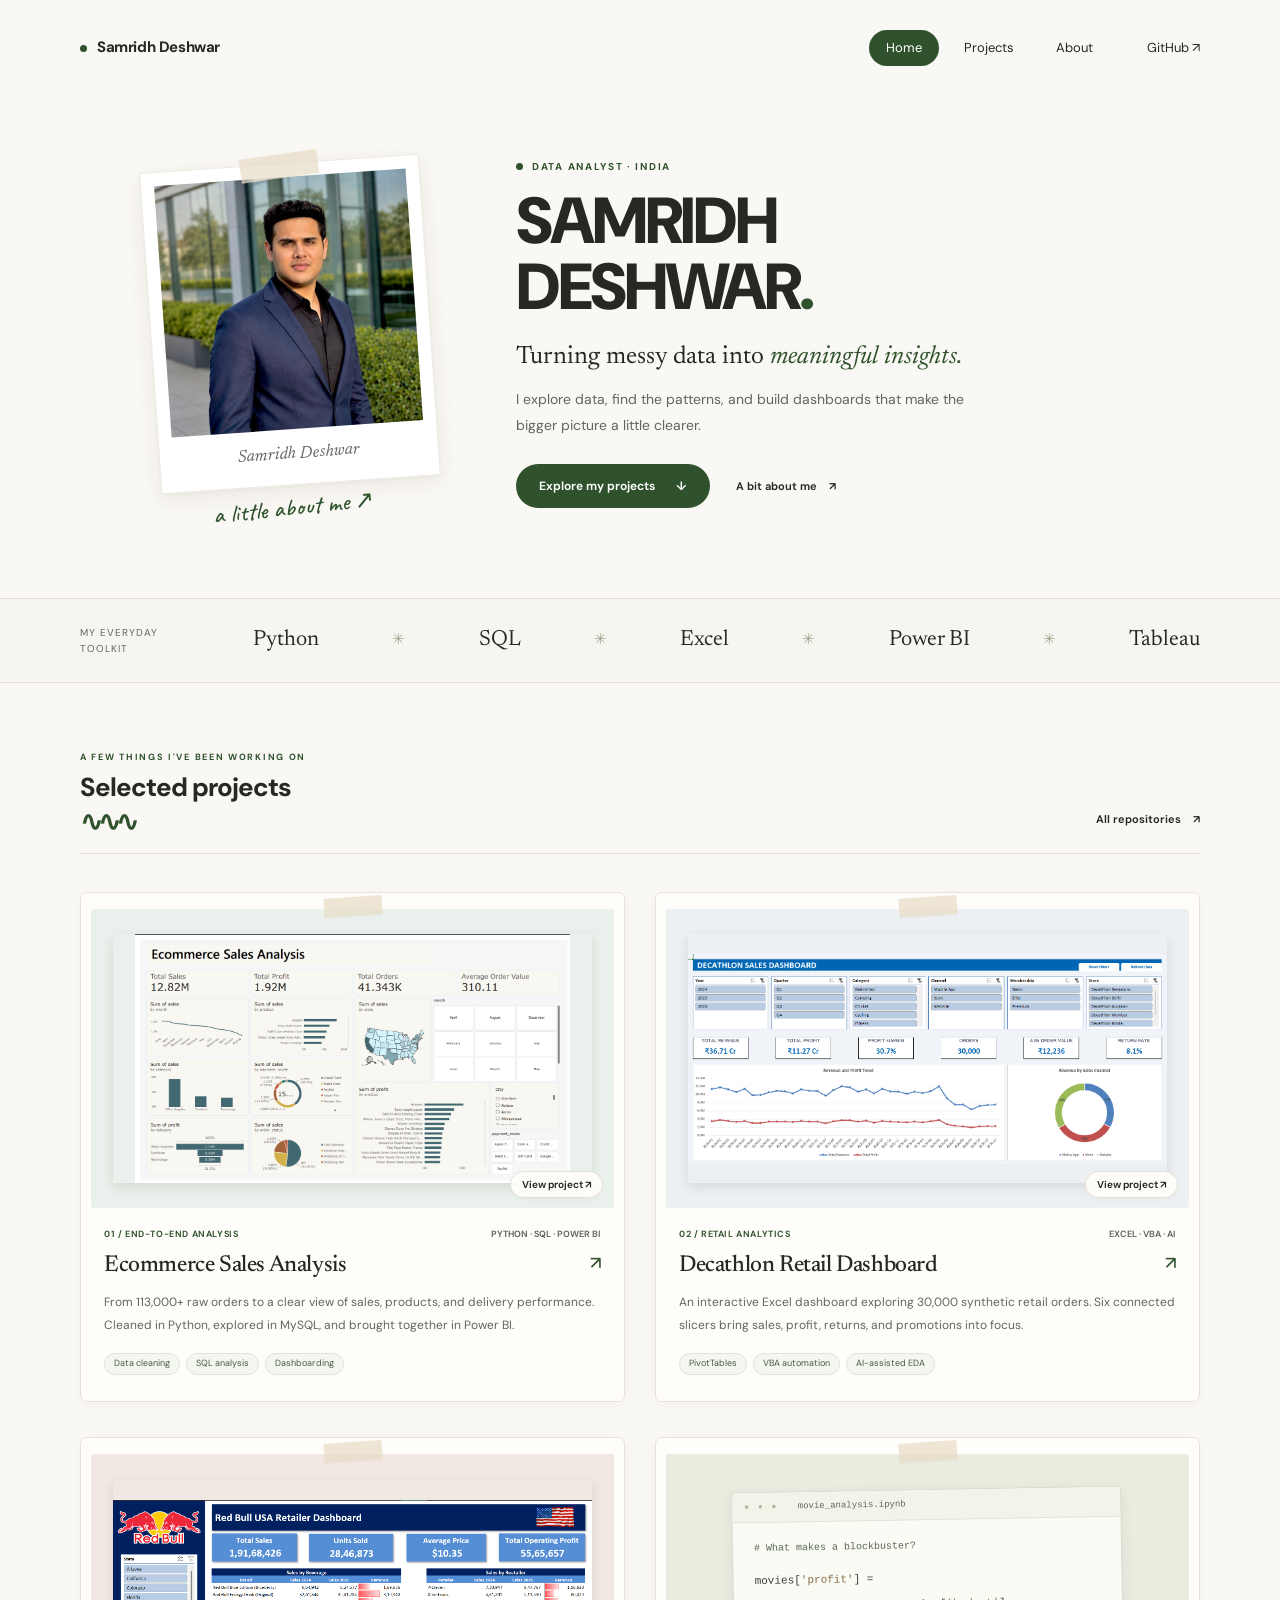
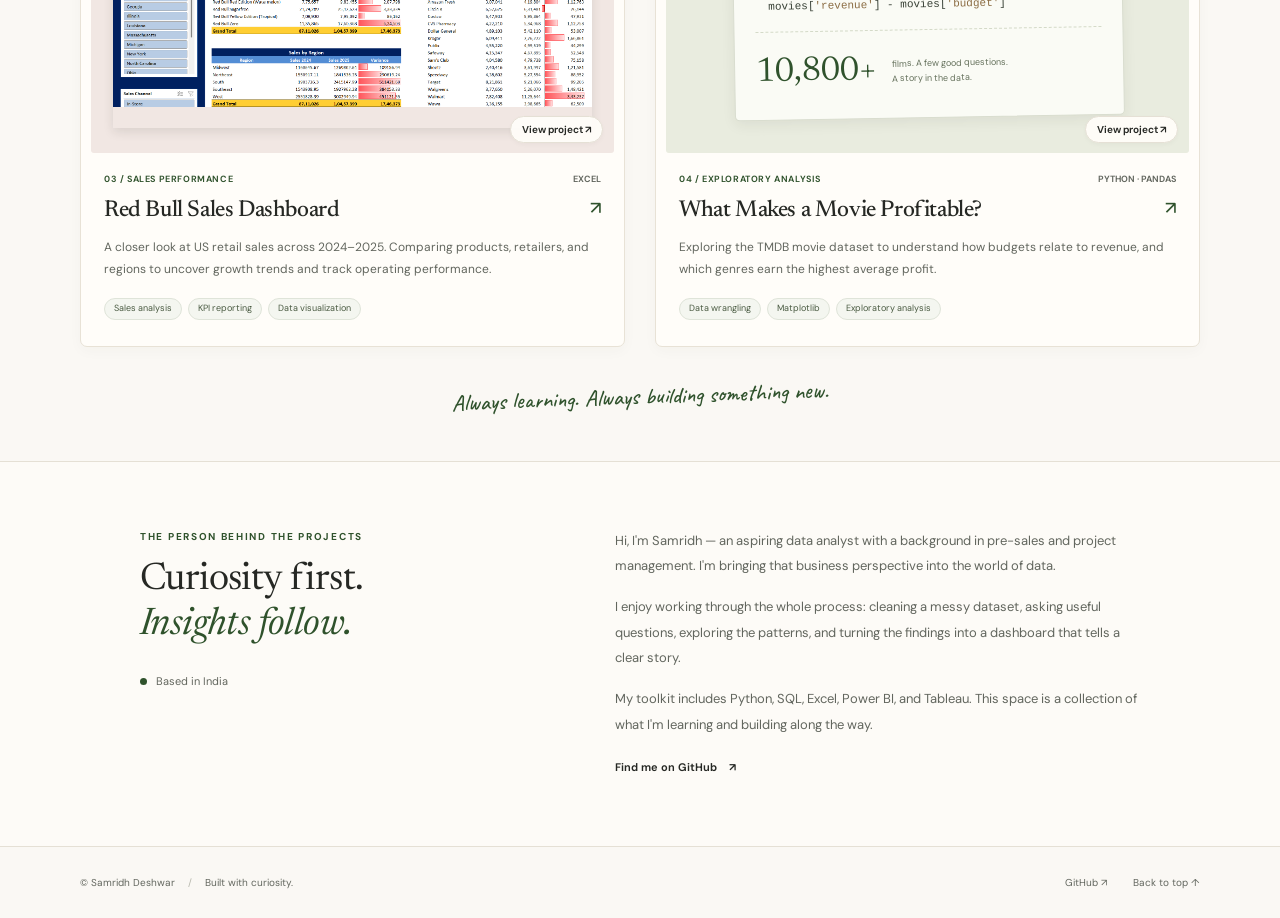
==== commit 44f9f7ec: "Update profile photo Co-authored-by: Copilot <223556219+Copilot@users.noreply.github.com>" ====
--- a/index.html
+++ b/index.html
@@ -26,8 +26,8 @@
       <div class="portrait-block">
         <figure class="polaroid">
           <span class="tape" aria-hidden="true"></span>
-          <img src="assets/profile.jpeg" alt="Samridh's GitHub avatar" width="420" height="420">
-          <figcaption>Samridh, on GitHub</figcaption>
+          <img src="assets/profile.jpeg" alt="Samridh Deshwar wearing a navy blazer outdoors" width="420" height="420">
+          <figcaption>Samridh Deshwar</figcaption>
         </figure>
         <span class="handwritten portrait-note" aria-hidden="true">a little about me ↗</span>
       </div>
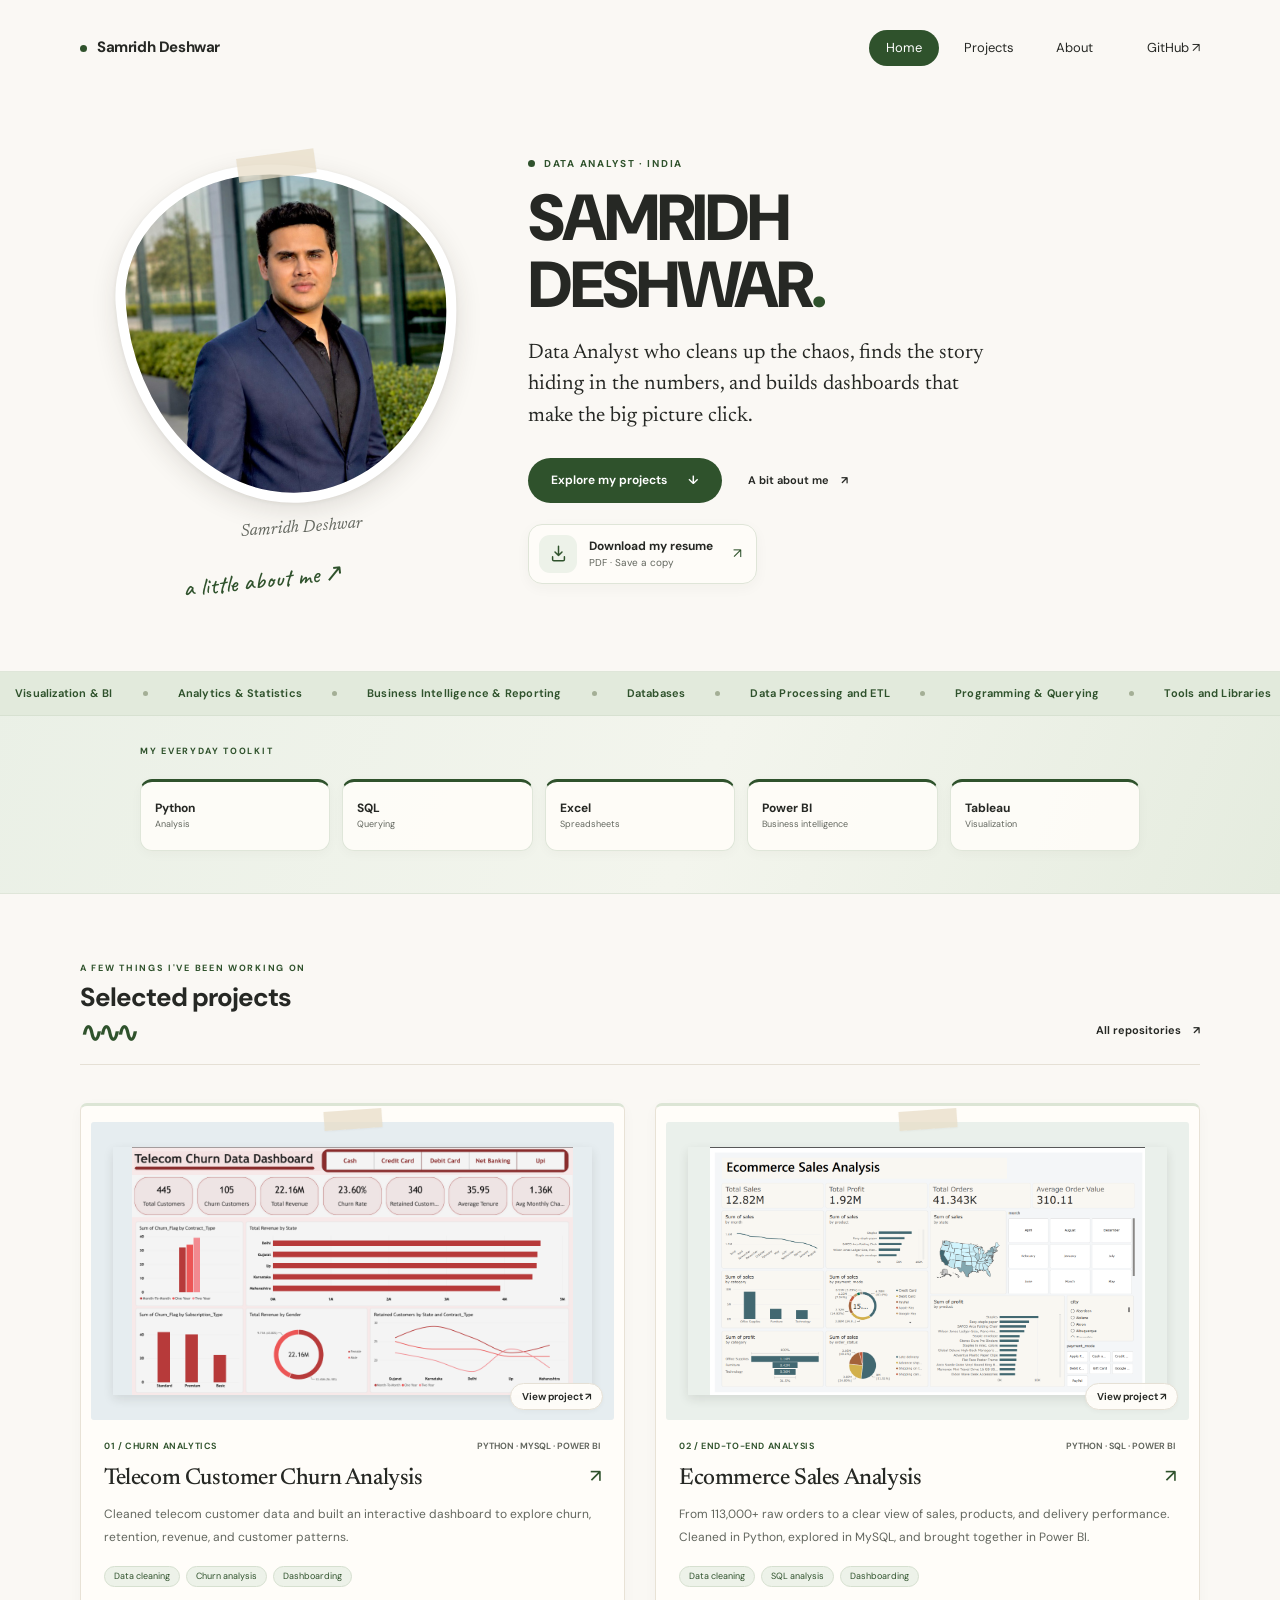
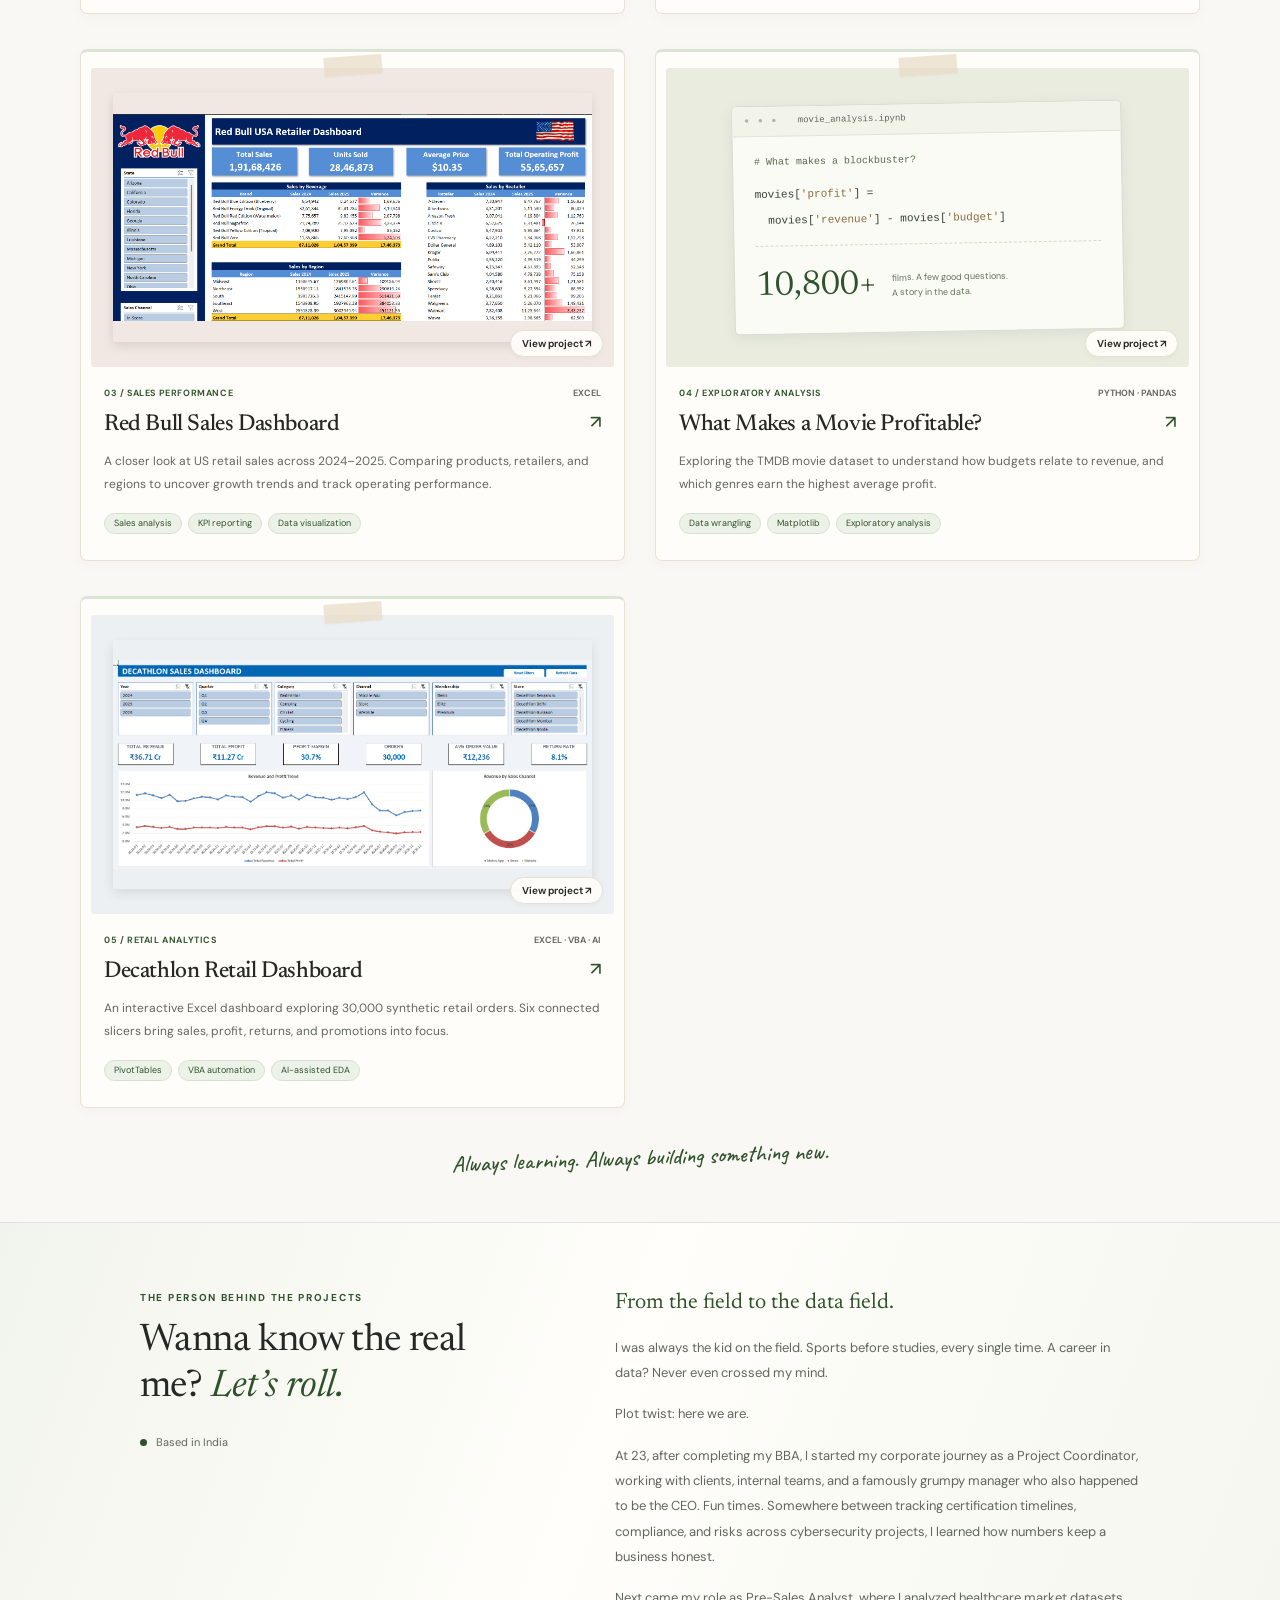
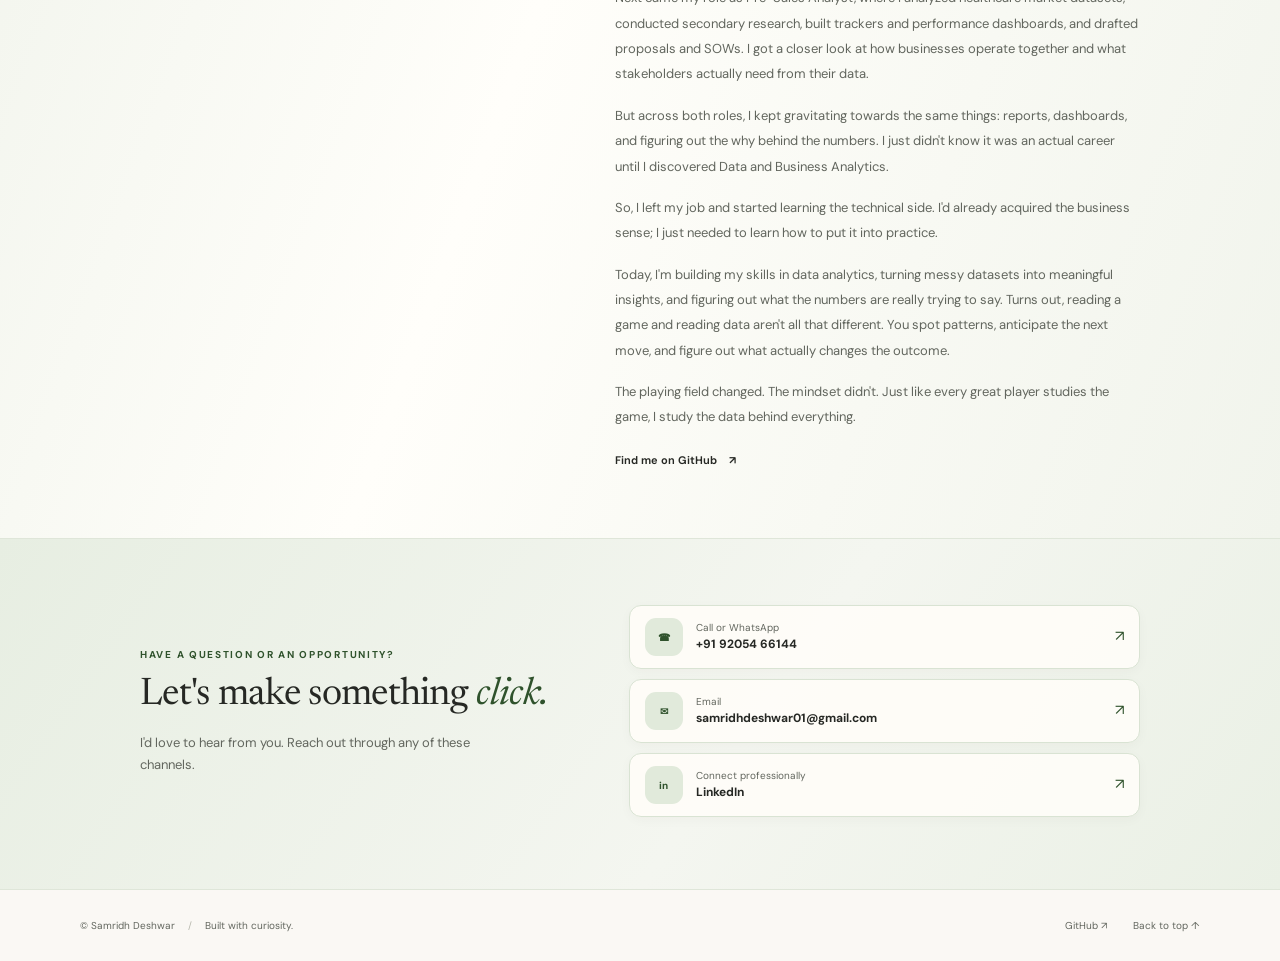
==== commit bd09eb8a: "Expand portfolio projects and contact section Co-authored-by: Copilot <223556219+Copilot@users.norep" ====
--- a/index.html
+++ b/index.html
@@ -34,21 +34,63 @@
       <div class="hero-copy">
         <p class="eyebrow"><span class="dot" aria-hidden="true"></span>Data analyst · India</p>
         <h1 id="intro-heading">SAMRIDH<br>DESHWAR<span class="green">.</span></h1>
-        <p class="intro">Turning messy data into <em>meaningful insights.</em></p>
-        <p class="hero-description">I explore data, find the patterns, and build dashboards that make the bigger picture
-          a little clearer.</p>
+        <p class="hero-description hero-tagline">Data Analyst who cleans up the chaos, finds the story hiding in the numbers, and builds dashboards that make the big picture click.</p>
         <div class="hero-actions">
           <a class="button" href="#projects">Explore my projects <span aria-hidden="true">↓</span></a>
           <a class="text-link" href="#about">A bit about me <span aria-hidden="true">↗</span></a>
         </div>
-      </div>
-    </section>
-    <div class="tool-strip" aria-label="Tools I work with">
-      <div class="wrap tool-list"><span class="tool-label">My everyday toolkit</span><span>Python</span><span
-          class="separator" aria-hidden="true">✳</span><span>SQL</span><span class="separator"
-          aria-hidden="true">✳</span><span>Excel</span><span class="separator" aria-hidden="true">✳</span><span>Power
-          BI</span><span class="separator" aria-hidden="true">✳</span><span>Tableau</span></div>
-    </div>
+        <a class="resume-download" href="assets/resume.pdf" download="Samridh-Deshwar-Resume.pdf">
+          <span class="resume-icon" aria-hidden="true">
+            <svg viewBox="0 0 24 24" fill="none">
+              <path d="M12 3.75v10.5m0 0 4-4m-4 4-4-4M5.25 15.75v3A1.5 1.5 0 0 0 6.75 20.25h10.5a1.5 1.5 0 0 0 1.5-1.5v-3" stroke="currentColor" stroke-width="1.7" stroke-linecap="round" stroke-linejoin="round"/>
+            </svg>
+          </span>
+          <span class="resume-copy">
+            <strong>Download my resume</strong>
+            <small>PDF · Save a copy</small>
+          </span>
+          <span class="resume-arrow" aria-hidden="true">↗</span>
+        </a>
+      </div>
+    </section>
+    <section class="tool-strip" aria-label="My everyday toolkit">
+      <div class="wrap tool-panel">
+        <div class="skills-marquee" aria-label="Skills and focus areas">
+          <div class="skills-track">
+            <ul class="skills-group">
+              <li>Visualization &amp; BI</li>
+              <li>Analytics &amp; Statistics</li>
+              <li>Business Intelligence &amp; Reporting</li>
+              <li>Databases</li>
+              <li>Data Processing and ETL</li>
+              <li>Programming &amp; Querying</li>
+              <li>Tools and Libraries</li>
+              <li>Generative AI</li>
+            </ul>
+            <ul class="skills-group" aria-hidden="true">
+              <li>Visualization &amp; BI</li>
+              <li>Analytics &amp; Statistics</li>
+              <li>Business Intelligence &amp; Reporting</li>
+              <li>Databases</li>
+              <li>Data Processing and ETL</li>
+              <li>Programming &amp; Querying</li>
+              <li>Tools and Libraries</li>
+              <li>Generative AI</li>
+            </ul>
+          </div>
+        </div>
+        <div class="tool-heading">
+          <p class="eyebrow">My everyday toolkit</p>
+        </div>
+        <ul class="tool-list" aria-label="Tools I work with">
+          <li class="tool-card"><span class="tool-name">Python</span><span class="tool-use">Analysis</span></li>
+          <li class="tool-card"><span class="tool-name">SQL</span><span class="tool-use">Querying</span></li>
+          <li class="tool-card"><span class="tool-name">Excel</span><span class="tool-use">Spreadsheets</span></li>
+          <li class="tool-card"><span class="tool-name">Power BI</span><span class="tool-use">Business intelligence</span></li>
+          <li class="tool-card"><span class="tool-name">Tableau</span><span class="tool-use">Visualization</span></li>
+        </ul>
+      </div>
+    </section>
     <section class="projects wrap" id="projects" aria-labelledby="projects-heading">
       <div class="section-heading">
         <div>
@@ -60,6 +102,25 @@
       </div>
       <div class="project-grid">
         <article class="project-card">
+          <a class="project-card-link" href="projects/telecom-customer-churn-analysis/"
+            aria-label="Read about Telecom Customer Churn Analysis">
+            <div class="project-preview preview-telecom">
+              <span class="tape" aria-hidden="true"></span>
+              <img src="assets/telecom-churn.png"
+                alt="Power BI telecom dashboard showing customer churn, retention, revenue, and contract patterns"
+                loading="lazy">
+              <span class="preview-link" aria-hidden="true">View project ↗</span>
+            </div>
+            <div class="project-info">
+              <div class="project-meta"><span>01 / Churn analytics</span><span>Python · MySQL · Power BI</span></div>
+              <h3 class="project-title">Telecom Customer Churn Analysis <span aria-hidden="true">↗</span></h3>
+              <p>Cleaned telecom customer data and built an interactive dashboard to explore churn, retention, revenue,
+                and customer patterns.</p>
+              <div class="tags" aria-label="Project skills"><span>Data cleaning</span><span>Churn analysis</span><span>Dashboarding</span></div>
+            </div>
+          </a>
+        </article>
+        <article class="project-card">
           <a class="project-card-link" href="projects/ecommerce-sales-analysis/"
             aria-label="Read about Ecommerce Sales Analysis">
             <div class="project-preview preview-ecommerce">
@@ -70,31 +131,12 @@
               <span class="preview-link" aria-hidden="true">View project ↗</span>
             </div>
             <div class="project-info">
-              <div class="project-meta"><span>01 / End-to-end analysis</span><span>Python · SQL · Power BI</span></div>
+              <div class="project-meta"><span>02 / End-to-end analysis</span><span>Python · SQL · Power BI</span></div>
               <h3 class="project-title">Ecommerce Sales Analysis <span aria-hidden="true">↗</span></h3>
               <p>From 113,000+ raw orders to a clear view of sales, products, and delivery performance. Cleaned in
                 Python, explored in MySQL, and brought together in Power BI.</p>
               <div class="tags" aria-label="Project skills"><span>Data cleaning</span><span>SQL
                   analysis</span><span>Dashboarding</span></div>
-            </div>
-          </a>
-        </article>
-        <article class="project-card">
-          <a class="project-card-link" href="projects/decathlon-retail-dashboard/"
-            aria-label="Read about Decathlon Retail Dashboard">
-            <div class="project-preview preview-decathlon">
-              <span class="tape" aria-hidden="true"></span>
-              <img src="assets/decathlon.png" alt="Excel dashboard for the Decathlon retail analysis project"
-                loading="lazy">
-              <span class="preview-link" aria-hidden="true">View project ↗</span>
-            </div>
-            <div class="project-info">
-              <div class="project-meta"><span>02 / Retail analytics</span><span>Excel · VBA · AI</span></div>
-              <h3 class="project-title">Decathlon Retail Dashboard <span aria-hidden="true">↗</span></h3>
-              <p>An interactive Excel dashboard exploring 30,000 synthetic retail orders. Six connected slicers bring
-                sales, profit, returns, and promotions into focus.</p>
-              <div class="tags" aria-label="Project skills"><span>PivotTables</span><span>VBA
-                  automation</span><span>AI-assisted EDA</span></div>
             </div>
           </a>
         </article>
@@ -143,6 +185,25 @@
             </div>
           </a>
         </article>
+        <article class="project-card">
+          <a class="project-card-link" href="projects/decathlon-retail-dashboard/"
+            aria-label="Read about Decathlon Retail Dashboard">
+            <div class="project-preview preview-decathlon">
+              <span class="tape" aria-hidden="true"></span>
+              <img src="assets/decathlon.png" alt="Excel dashboard for the Decathlon retail analysis project"
+                loading="lazy">
+              <span class="preview-link" aria-hidden="true">View project ↗</span>
+            </div>
+            <div class="project-info">
+              <div class="project-meta"><span>05 / Retail analytics</span><span>Excel · VBA · AI</span></div>
+              <h3 class="project-title">Decathlon Retail Dashboard <span aria-hidden="true">↗</span></h3>
+              <p>An interactive Excel dashboard exploring 30,000 synthetic retail orders. Six connected slicers bring
+                sales, profit, returns, and promotions into focus.</p>
+              <div class="tags" aria-label="Project skills"><span>PivotTables</span><span>VBA
+                  automation</span><span>AI-assisted EDA</span></div>
+            </div>
+          </a>
+        </article>
       </div>
       <p class="projects-note handwritten">Always learning. Always building something new.</p>
     </section>
@@ -150,17 +211,47 @@
       <div class="wrap about-grid">
         <div>
           <p class="eyebrow">The person behind the projects</p>
-          <h2 id="about-heading">Curiosity first.<br><em>Insights follow.</em></h2>
+          <h2 id="about-heading">Wanna know the real me? <em>Let’s roll.</em></h2>
           <p class="location"><span class="dot" aria-hidden="true"></span>Based in India</p>
         </div>
         <div class="about-copy">
-          <p>Hi, I'm Samridh — an aspiring data analyst with a background in pre-sales and project management. I'm
-            bringing that business perspective into the world of data.</p>
-          <p>I enjoy working through the whole process: cleaning a messy dataset, asking useful questions, exploring the
-            patterns, and turning the findings into a dashboard that tells a clear story.</p>
-          <p>My toolkit includes Python, SQL, Excel, Power BI, and Tableau. This space is a collection of what I'm
-            learning and building along the way.</p><a class="text-link"
+          <p class="about-lead">From the field to the data field.</p>
+          <p>I was always the kid on the field. Sports before studies, every single time. A career in data? Never even crossed my mind.</p>
+          <p>Plot twist: here we are.</p>
+          <p>At 23, after completing my BBA, I started my corporate journey as a Project Coordinator, working with clients, internal teams, and a famously grumpy manager who also happened to be the CEO. Fun times. Somewhere between tracking certification timelines, compliance, and risks across cybersecurity projects, I learned how numbers keep a business honest.</p>
+          <p>Next came my role as Pre-Sales Analyst, where I analyzed healthcare market datasets, conducted secondary research, built trackers and performance dashboards, and drafted proposals and SOWs. I got a closer look at how businesses operate together and what stakeholders actually need from their data.</p>
+          <p>But across both roles, I kept gravitating towards the same things: reports, dashboards, and figuring out the why behind the numbers. I just didn't know it was an actual career until I discovered Data and Business Analytics.</p>
+          <p>So, I left my job and started learning the technical side. I'd already acquired the business sense; I just needed to learn how to put it into practice.</p>
+          <p>Today, I'm building my skills in data analytics, turning messy datasets into meaningful insights, and figuring out what the numbers are really trying to say. Turns out, reading a game and reading data aren't all that different. You spot patterns, anticipate the next move, and figure out what actually changes the outcome.</p>
+          <p>The playing field changed. The mindset didn't. Just like every great player studies the game, I study the data behind everything.</p>
+          <a class="text-link"
             href="https://github.com/samridhdeshwar01-hue">Find me on GitHub <span aria-hidden="true">↗</span></a>
+        </div>
+      </div>
+    </section>
+    <section class="contact-section" id="contact" aria-labelledby="contact-heading">
+      <div class="wrap contact-content">
+        <div class="contact-intro">
+          <p class="eyebrow">Have a question or an opportunity?</p>
+          <h2 id="contact-heading">Let's make something <em>click.</em></h2>
+          <p>I'd love to hear from you. Reach out through any of these channels.</p>
+        </div>
+        <div class="contact-links">
+          <a class="contact-card" href="tel:+919205466144">
+            <span class="contact-icon" aria-hidden="true">☎</span>
+            <span class="contact-detail"><small>Call or WhatsApp</small><strong>+91 92054 66144</strong></span>
+            <span class="contact-arrow" aria-hidden="true">↗</span>
+          </a>
+          <a class="contact-card" href="mailto:samridhdeshwar01@gmail.com">
+            <span class="contact-icon" aria-hidden="true">✉</span>
+            <span class="contact-detail"><small>Email</small><strong>samridhdeshwar01@gmail.com</strong></span>
+            <span class="contact-arrow" aria-hidden="true">↗</span>
+          </a>
+          <a class="contact-card" href="https://www.linkedin.com/in/samridh-deshwar-191545211" target="_blank" rel="noopener noreferrer">
+            <span class="contact-icon" aria-hidden="true">in</span>
+            <span class="contact-detail"><small>Connect professionally</small><strong>LinkedIn</strong></span>
+            <span class="contact-arrow" aria-hidden="true">↗</span>
+          </a>
         </div>
       </div>
     </section>
--- a/styles.css
+++ b/styles.css
@@ -31,11 +31,11 @@
 .site-header nav a:first-child { background: var(--green); color: white; }
 .site-header nav a:hover { background: #e9eddf; color: var(--green); }
 .site-header nav .nav-github { padding-right: 0; margin-left: 12px; }
-.hero { display: grid; grid-template-columns: 280px 1fr; gap: 86px; align-items: center; padding-block: 55px 83px; max-width: 980px; }
+.hero { display: grid; grid-template-columns: 340px 1fr; gap: 68px; align-items: center; padding-block: 55px 83px; max-width: 1040px; }
 .portrait-block { position: relative; padding: 12px 0 30px; }
-.polaroid { position: relative; background: white; padding: 13px 13px 0; box-shadow: 0 6px 22px #30271c13, 0 1px 3px #30271c0d; border: 1px solid #eee9e0; transform: rotate(-4deg); margin: 0; transition: transform .25s; }
+.polaroid { position: relative; background: transparent; padding: 0; transform: rotate(-4deg); margin: 0; transition: transform .25s; }
 .polaroid:hover { transform: rotate(-1deg); }
-.polaroid img { display: block; width: 100%; height: auto; aspect-ratio: 1; object-fit: cover; background: #eeedf0; }
+.polaroid img { display: block; width: 100%; height: auto; aspect-ratio: 1; object-fit: cover; background: #eeedf0; border: 10px solid white; border-radius: 43% 57% 49% 51% / 38% 42% 58% 62%; box-shadow: 0 8px 26px #30271c20, 0 1px 4px #30271c12; }
 .polaroid figcaption { text-align: center; font-family: var(--serif); font-style: italic; font-size: 17px; padding-block: 12px 14px; color: var(--muted); }
 .tape { position: absolute; z-index: 1; left: 50%; top: -10px; width: 78px; height: 24px; background: #e8ddc6b8; transform: translateX(-50%) rotate(-4deg); box-shadow: 0 1px 2px #30271c08; }
 .handwritten { font-family: 'Caveat', cursive; font-size: 24px; font-weight: 500; color: var(--green); }
@@ -47,15 +47,40 @@
 .intro { font-family: var(--serif); font-size: 25px; line-height: 1.35; margin: 0 0 13px; }
 .intro em { color: var(--green); }
 .hero-description { max-width: 465px; color: var(--muted); font-size: 14px; margin: 0; line-height: 1.8; }
+.hero-tagline { font-family: var(--serif); font-size: 21px; line-height: 1.5; color: var(--ink); }
 .hero-actions { display: flex; gap: 26px; align-items: center; margin-top: 26px; }
 .button { display: inline-flex; align-items: center; gap: 21px; padding: 12px 23px; border-radius: 30px; background: var(--green); color: white; font-weight: 650; font-size: 12px; transition: background .2s, transform .2s; }
 .button:hover { background: #203e1e; transform: translateY(-2px); }
 .text-link { font-weight: 650; font-size: 11px; display: inline-flex; align-items: center; gap: 12px; }
 .text-link:hover { color: var(--green); text-decoration: underline; text-underline-offset: 5px; }
-.tool-strip { border-block: 1px solid var(--line); background: #f0ede550; }
-.tool-list { display: flex; align-items: center; justify-content: space-between; gap: 20px; padding-block: 23px; font-family: var(--serif); font-size: 22px; }
-.tool-list .tool-label { font-family: var(--sans); font-size: 10px; letter-spacing: 1px; text-transform: uppercase; color: var(--muted); max-width: 100px; line-height: 1.6; }
-.separator { font-size: 15px; color: #9fa78f; }
+.resume-download { display: inline-flex; align-items: center; gap: 12px; margin-top: 21px; padding: 10px 14px 10px 10px; border: 1px solid #dfe5d8; border-radius: 14px; background: #fffdf9d9; box-shadow: 0 4px 14px #30271c0a; transition: border-color .2s, box-shadow .2s, transform .2s; }
+.resume-download:hover { border-color: #b7c8ad; box-shadow: 0 7px 20px #30271c12; transform: translateY(-2px); }
+.resume-download:focus-visible { outline: 3px solid var(--green); outline-offset: 4px; }
+.resume-icon { display: grid; width: 38px; height: 38px; place-items: center; border-radius: 11px; background: #edf2e9; color: var(--green); }
+.resume-icon svg { width: 21px; height: 21px; }
+.resume-copy { display: grid; gap: 1px; line-height: 1.4; }
+.resume-copy strong { font-size: 12px; font-weight: 700; }
+.resume-copy small { color: var(--muted); font-size: 10px; }
+.resume-arrow { margin-left: 8px; color: var(--green); font-size: 14px; }
+.tool-strip { border-block: 1px solid #dfe6d9; background: linear-gradient(110deg, #eaf0e6 0%, #f3f5ed 55%, #e5ecdf 100%); padding-block: 37px 42px; }
+.tool-panel { max-width: 1000px; }
+.skills-marquee { overflow: hidden; margin: -37px calc((100vw - 100%) / -2) 28px; padding-block: 12px; border-bottom: 1px solid #d7e1d1; background: #e2eadc; }
+.skills-track { display: flex; width: max-content; animation: skills-marquee-scroll 38s linear infinite; }
+.skills-marquee:hover .skills-track { animation-play-state: paused; }
+.skills-group { display: flex; flex: none; align-items: center; gap: 30px; margin: 0; padding: 0 15px; list-style: none; }
+.skills-group li { display: flex; align-items: center; gap: 30px; color: var(--green); font-size: 11px; font-weight: 650; letter-spacing: .2px; white-space: nowrap; }
+.skills-group li::after { width: 5px; height: 5px; border-radius: 50%; background: #a4af96; content: ""; }
+@keyframes skills-marquee-scroll {
+  to { transform: translateX(-50%); }
+}
+.tool-heading { display: flex; align-items: baseline; justify-content: space-between; gap: 20px; margin-bottom: 20px; }
+.tool-heading .eyebrow { margin: 0; font-size: 9px; }
+.tool-heading h2 { font-family: var(--serif); font-size: 25px; font-weight: 400; letter-spacing: -.5px; }
+.tool-list { display: grid; grid-template-columns: repeat(5, minmax(0, 1fr)); gap: 12px; margin: 0; padding: 0; list-style: none; }
+.tool-card { display: grid; align-content: center; gap: 3px; min-height: 72px; padding: 12px 14px; border: 1px solid #dfe6d9; border-top: 3px solid var(--green); border-radius: 12px; background: #fffdf9e8; box-shadow: 0 3px 12px #30271c08; transition: transform .2s, box-shadow .2s, border-color .2s; }
+.tool-card:hover { transform: translateY(-3px); border-color: #cbd6c3; box-shadow: 0 8px 18px #30271c10; }
+.tool-name { font-size: 12px; font-weight: 700; line-height: 1.3; }
+.tool-use { overflow: hidden; color: var(--muted); font-size: 9px; line-height: 1.3; text-overflow: ellipsis; white-space: nowrap; }
 .projects { padding-block: 67px 45px; }
 .section-heading { display: flex; align-items: center; justify-content: space-between; border-bottom: 1px solid var(--line); padding-bottom: 24px; margin-bottom: 38px; gap: 24px; }
 .section-heading .eyebrow { font-size: 9px; margin-bottom: 5px; }
@@ -63,8 +88,8 @@
 .squiggle { display: block; font-size: 27px; line-height: .5; letter-spacing: -5px; color: var(--green); margin-top: 11px; }
 .section-heading > .text-link { align-self: flex-end; }
 .project-grid { display: grid; grid-template-columns: 1fr 1fr; gap: 35px 30px; }
-.project-card { min-width: 0; background: #fffdf9; border: 1px solid #e8e2d6; border-radius: 7px; box-shadow: 0 4px 14px #3a302308; padding: 0; transition: box-shadow .25s, transform .25s; }
-.project-card:hover { box-shadow: 0 8px 24px #3a302314; transform: translateY(-3px); }
+.project-card { min-width: 0; background: #fffdf9; border: 1px solid #e8e2d6; border-top: 3px solid #dce5d5; border-radius: 7px; box-shadow: 0 4px 14px #3a302308; padding: 0; transition: border-color .25s, box-shadow .25s, transform .25s; }
+.project-card:hover { border-top-color: var(--green); box-shadow: 0 8px 24px #3a302314; transform: translateY(-3px); }
 .project-preview { position: relative; display: flex; align-items: center; justify-content: center; aspect-ratio: 1.75; padding: 25px 22px; background: #eaf0eb; border-radius: 3px; margin-top: 6px; }
 .project-preview .tape { width: 58px; height: 19px; top: -12px; }
 .project-preview img { display: block; width: 100%; height: 100%; object-fit: contain; box-shadow: 0 4px 10px #28251d1c; transition: transform .3s; }
@@ -72,6 +97,7 @@
 .preview-decathlon { background: #edf0f3; }
 .preview-redbull { background: #f1e7e3; }
 .preview-movies { background: #e9ecdf; }
+.preview-telecom { background: #e6edf0; }
 .preview-link { position: absolute; right: 11px; bottom: 10px; background: #fffdf9f2; border: 1px solid var(--line); border-radius: 20px; padding: 4px 11px; font-size: 10px; font-weight: 650; box-shadow: 0 2px 4px #00000008; }
 .project-info { padding: 19px 13px 16px; }
 .project-meta { display: flex; justify-content: space-between; gap: 10px; font-size: 9px; color: var(--green); letter-spacing: .6px; text-transform: uppercase; font-weight: 650; }
@@ -82,7 +108,7 @@
 .project-card-link:hover .project-title { color: var(--green); }
 .project-info p { color: var(--muted); font-size: 12px; line-height: 1.9; margin: 0 0 17px; }
 .tags { display: flex; flex-wrap: wrap; gap: 6px; }
-.tags span { border: 1px solid #dfe4d9; background: #f4f6f0; color: #4a5b42; border-radius: 20px; font-size: 9px; padding: 2px 9px; }
+.tags span { border: 1px solid #d6e0d0; background: #edf2e9; color: var(--green); border-radius: 20px; font-size: 9px; padding: 2px 9px; }
 .notebook { width: 100%; max-width: 390px; box-shadow: 0 4px 14px #30271c12; border: 1px solid #d9ddcf; background: #fafbf5; border-radius: 5px; overflow: hidden; transform: rotate(-1deg); }
 .notebook-top { border-bottom: 1px solid #e2e4d8; padding: 7px 12px; font-family: monospace; font-size: 9px; color: var(--muted); background: #f2f4e9; }
 .notebook-dots { color: #adb89d; margin-right: 14px; font-size: 8px; letter-spacing: 2px; }
@@ -93,13 +119,30 @@
 .notebook-result { display: flex; gap: 15px; align-items: center; border-top: 1px dashed #d4dac8; margin-top: 14px; padding-top: 12px; color: #66725d; font-size: 9px; line-height: 1.7; }
 .result-number { font-family: var(--serif); font-size: 34px; color: var(--green); white-space: nowrap; }
 .projects-note { text-align: center; margin: 30px 0 0; font-size: 23px; transform: rotate(-2deg); }
-.about-section { background: #fffefa9c; border-block: 1px solid var(--line); padding-block: 66px; }
+.about-section { background: linear-gradient(110deg, #f1f4ec 0%, #fffefa 42%, #f1f4ec 100%); border-block: 1px solid #dfe6d9; padding-block: 66px; }
 .about-grid { display: grid; grid-template-columns: 1fr 1.4fr; gap: 100px; max-width: 1000px; }
 .about-grid h2 { font-family: var(--serif); font-weight: 400; letter-spacing: -.6px; font-size: 38px; line-height: 1.2; }
 .about-grid h2 em { color: var(--green); }
 .location { display: flex; align-items: center; gap: 9px; font-size: 11px; color: var(--muted); margin-top: 23px; }
 .about-copy p { font-size: 13px; line-height: 1.95; color: var(--muted); margin: 0 0 16px; }
+.about-copy .about-lead { color: var(--green); font-family: var(--serif); font-size: 22px; line-height: 1.35; }
 .about-copy .text-link { margin-top: 5px; }
+.contact-section { padding-block: 66px 72px; background: linear-gradient(125deg, #e7eee2 0%, #f4f6f0 58%, #eaf0e5 100%); border-bottom: 1px solid #dfe6d9; }
+.contact-content { display: grid; grid-template-columns: .9fr 1.1fr; align-items: center; gap: 70px; max-width: 1000px; }
+.contact-intro .eyebrow { margin-bottom: 10px; }
+.contact-intro h2 { font-family: var(--serif); font-size: 38px; font-weight: 400; letter-spacing: -.7px; line-height: 1.2; }
+.contact-intro h2 em { color: var(--green); }
+.contact-intro > p:last-child { max-width: 330px; margin: 13px 0 0; color: var(--muted); font-size: 13px; }
+.contact-links { display: grid; gap: 10px; }
+.contact-card { display: flex; align-items: center; gap: 13px; min-width: 0; padding: 12px 15px; border: 1px solid #d9e3d3; border-radius: 12px; background: #fffdf9e8; box-shadow: 0 3px 12px #30271c08; transition: transform .2s, border-color .2s, box-shadow .2s; }
+.contact-card:hover { transform: translateX(4px); border-color: #cbd6c3; box-shadow: 0 7px 18px #30271c10; }
+.contact-card:focus-visible { outline: 3px solid var(--green); outline-offset: 3px; }
+.contact-icon { display: grid; width: 38px; height: 38px; flex: 0 0 auto; place-items: center; border-radius: 11px; background: #e1eadb; color: var(--green); font-size: 10px; font-weight: 750; }
+.contact-card:nth-child(2) .contact-icon, .contact-card:nth-child(3) .contact-icon { background: #e1eadb; color: var(--green); }
+.contact-detail { display: grid; min-width: 0; gap: 1px; line-height: 1.4; }
+.contact-detail small { color: var(--muted); font-size: 10px; }
+.contact-detail strong { overflow-wrap: anywhere; font-size: 12px; font-weight: 700; }
+.contact-arrow { margin-left: auto; color: var(--green); }
 .site-footer { display: flex; justify-content: space-between; gap: 20px; padding-block: 27px; color: var(--muted); font-size: 10px; }
 .site-footer p { margin: 0; }
 .footer-divider { padding-inline: 10px; color: #b6b7ac; }
@@ -113,13 +156,13 @@
 }
 @media (max-width: 900px) {
   .wrap { width: calc(100% - 56px); }
-  .hero { grid-template-columns: 220px 1fr; gap: 45px; padding-block: 45px 70px; }
+  .hero { grid-template-columns: 260px 1fr; gap: 45px; padding-block: 45px 70px; }
   h1 { font-size: 49px; }
   .intro { font-size: 22px; }
   .hero-actions { gap: 16px; }
   .button { padding: 11px 17px; gap: 12px; }
-  .tool-list { gap: 14px; font-size: 20px; }
-  .tool-list .tool-label { font-size: 9px; }
+  .tool-list { grid-template-columns: repeat(3, minmax(0, 1fr)); }
+  .tool-heading h2 { font-size: 23px; }
   .project-preview { padding: 20px 14px; }
   .project-meta { font-size: 8px; letter-spacing: .2px; }
   .project-info { padding-inline: 7px; }
@@ -139,18 +182,25 @@
   .site-header nav a { padding: 5px 10px; }
   .site-header nav .nav-github { display: none; }
   .hero { grid-template-columns: 1fr; gap: 36px; padding-block: 24px 45px; text-align: center; }
-  .portrait-block { width: 185px; margin-inline: auto; padding-bottom: 20px; }
-  .polaroid { padding: 9px 9px 0; }
+  .portrait-block { width: 245px; margin-inline: auto; padding-bottom: 20px; }
+  .polaroid img { border-width: 8px; }
   .polaroid figcaption { font-size: 14px; padding-block: 8px; }
   .portrait-note { left: 15px; bottom: -13px; font-size: 21px; }
   .hero .eyebrow { justify-content: center; }
+  .resume-download { display: flex; width: fit-content; margin-inline: auto; text-align: left; }
   h1 { font-size: 50px; letter-spacing: -2.3px; margin-bottom: 17px; }
   .intro { font-size: 24px; max-width: 320px; margin-inline: auto; }
   .hero-description { font-size: 13px; max-width: 330px; margin-inline: auto; }
   .hero-actions { justify-content: center; gap: 20px; margin-top: 22px; }
-  .tool-list { justify-content: center; flex-wrap: wrap; gap: 10px 15px; padding-block: 18px; font-size: 18px; }
-  .tool-list .tool-label { width: 100%; max-width: none; text-align: center; font-size: 8px; letter-spacing: 1.5px; }
-  .separator { font-size: 11px; }
+  .tool-strip { padding-block: 30px; }
+  .skills-marquee { margin-top: -30px; margin-bottom: 22px; }
+  .skills-group { gap: 22px; }
+  .skills-group li { gap: 22px; font-size: 10px; }
+  .tool-heading { align-items: center; flex-direction: column; gap: 4px; margin-bottom: 16px; text-align: center; }
+  .tool-heading .eyebrow { font-size: 8px; }
+  .tool-heading h2 { font-size: 22px; }
+  .tool-list { grid-template-columns: repeat(2, minmax(0, 1fr)); gap: 9px; }
+  .tool-card { min-height: 68px; padding-inline: 10px; }
   .projects { padding-block: 43px 30px; }
   .section-heading { gap: 16px; margin-bottom: 29px; padding-bottom: 23px; }
   .section-heading .eyebrow { font-size: 8px; letter-spacing: 1px; }
@@ -172,12 +222,18 @@
   .about-grid h2 { font-size: 36px; }
   .location { margin-top: 16px; }
   .about-copy p { font-size: 13px; }
+  .contact-section { padding-block: 43px; }
+  .contact-content { grid-template-columns: 1fr; gap: 23px; text-align: center; }
+  .contact-intro h2 { font-size: 32px; }
+  .contact-intro > p:last-child { margin-inline: auto; }
+  .contact-card { text-align: left; }
   .site-footer { flex-direction: column; align-items: center; gap: 13px; padding-block: 24px; }
   .site-footer > div { gap: 30px; }
 }
 @media (prefers-reduced-motion: reduce) {
   html { scroll-behavior: auto; }
   *, *::before, *::after { transition: none !important; }
+  .skills-track { animation: none; }
 }
 
 /* The entire card is one accessible, native link. */
